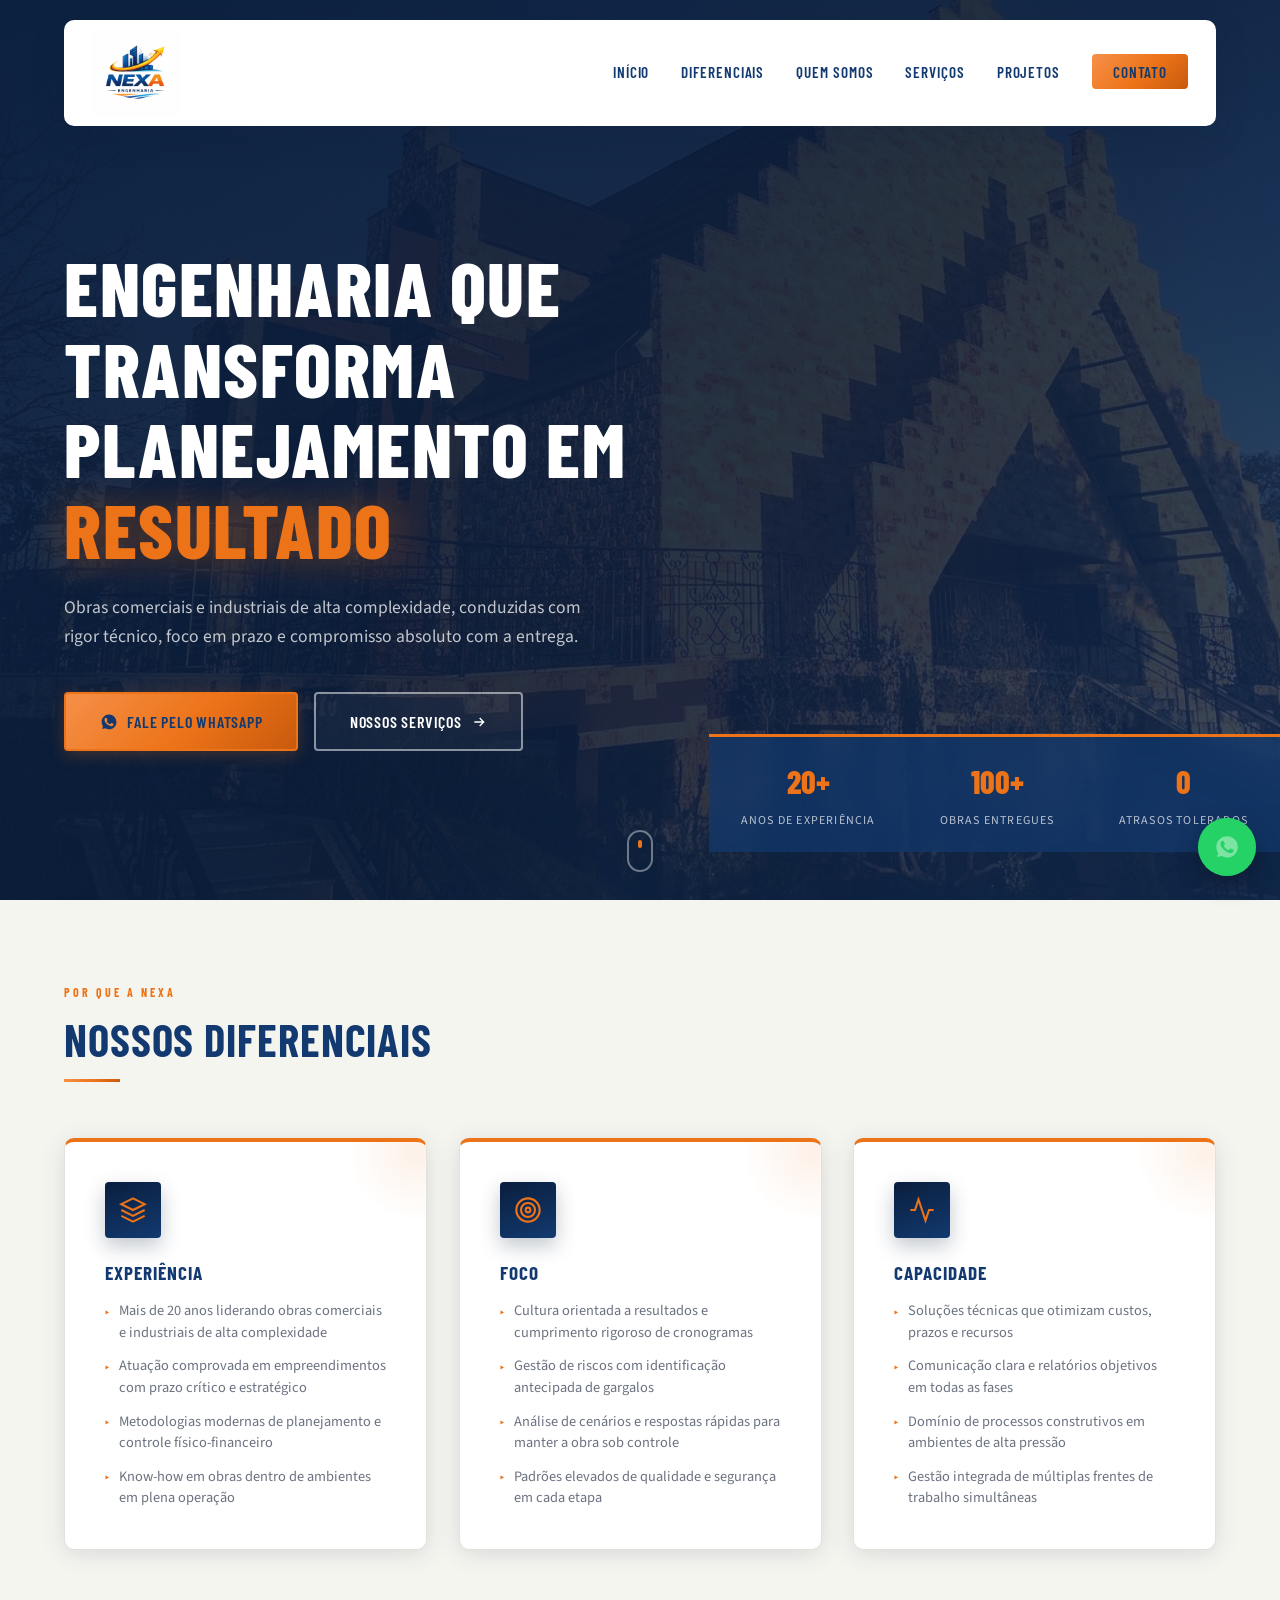
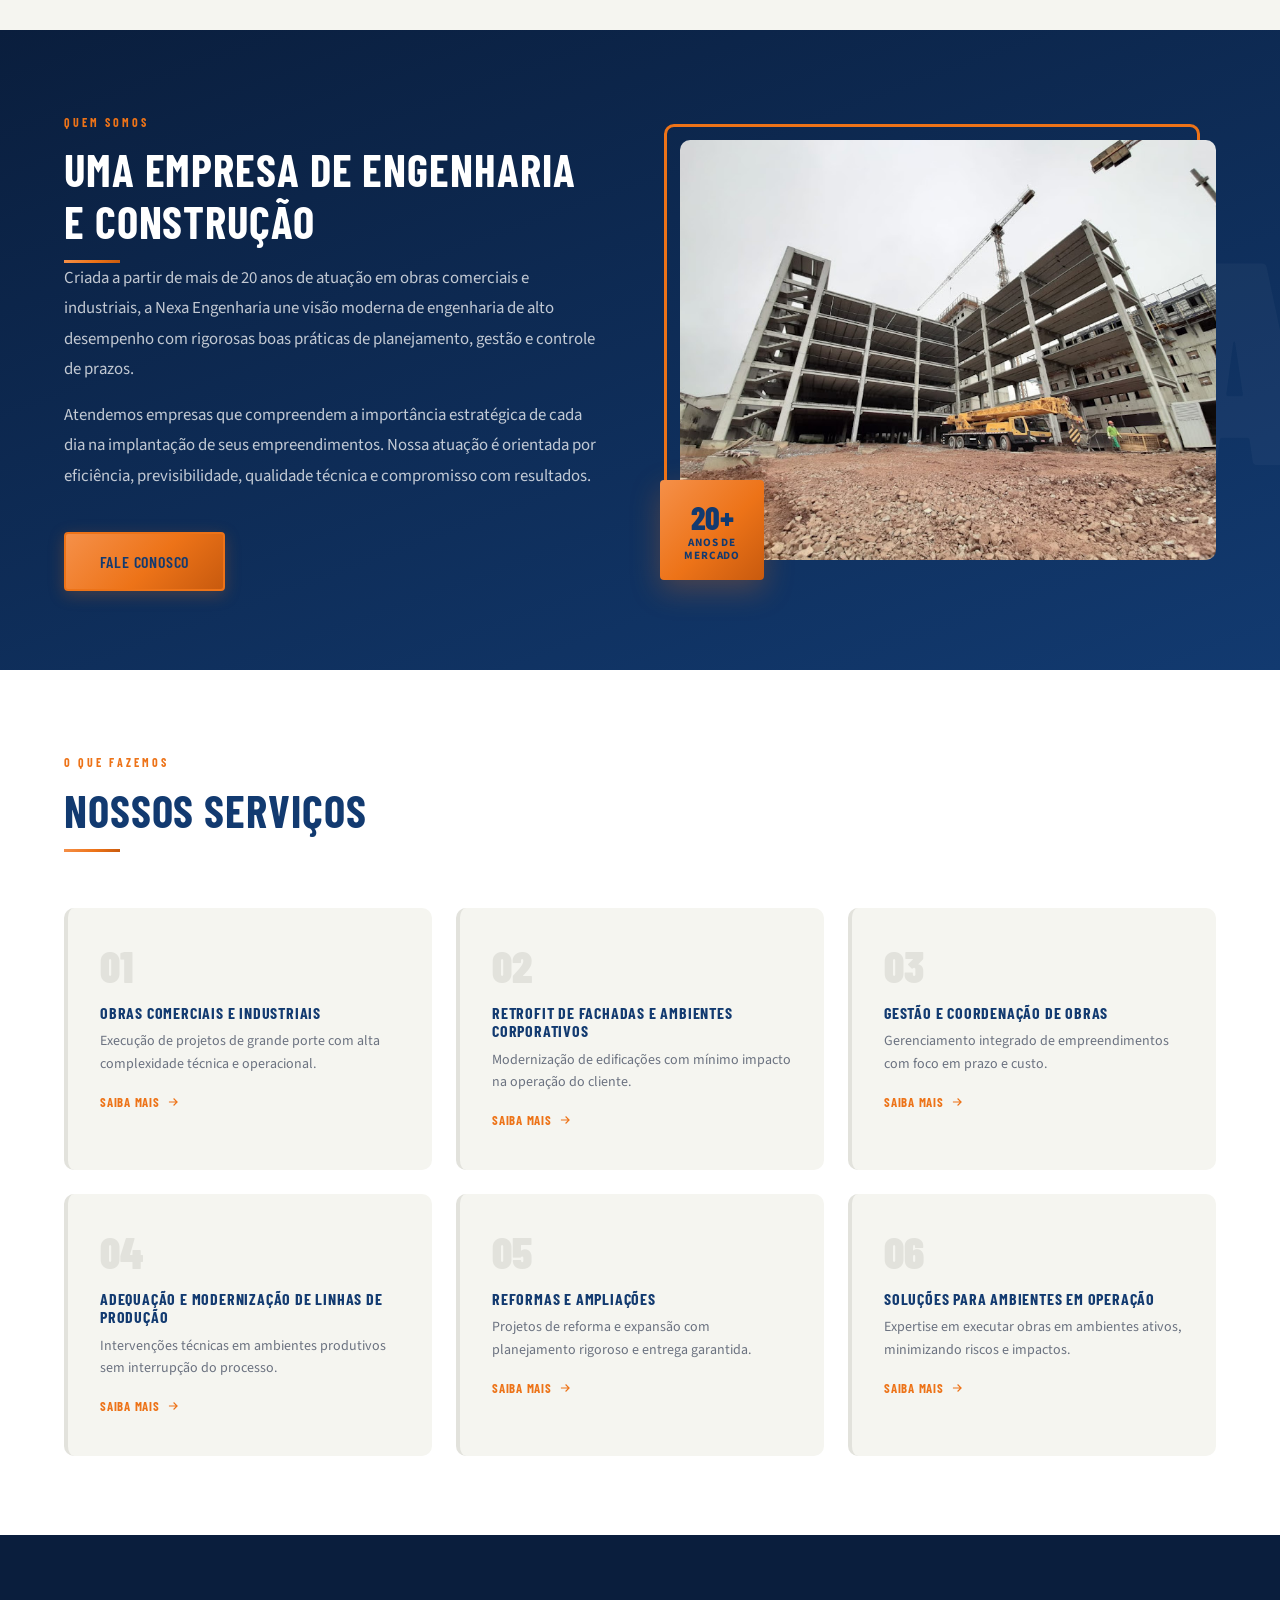
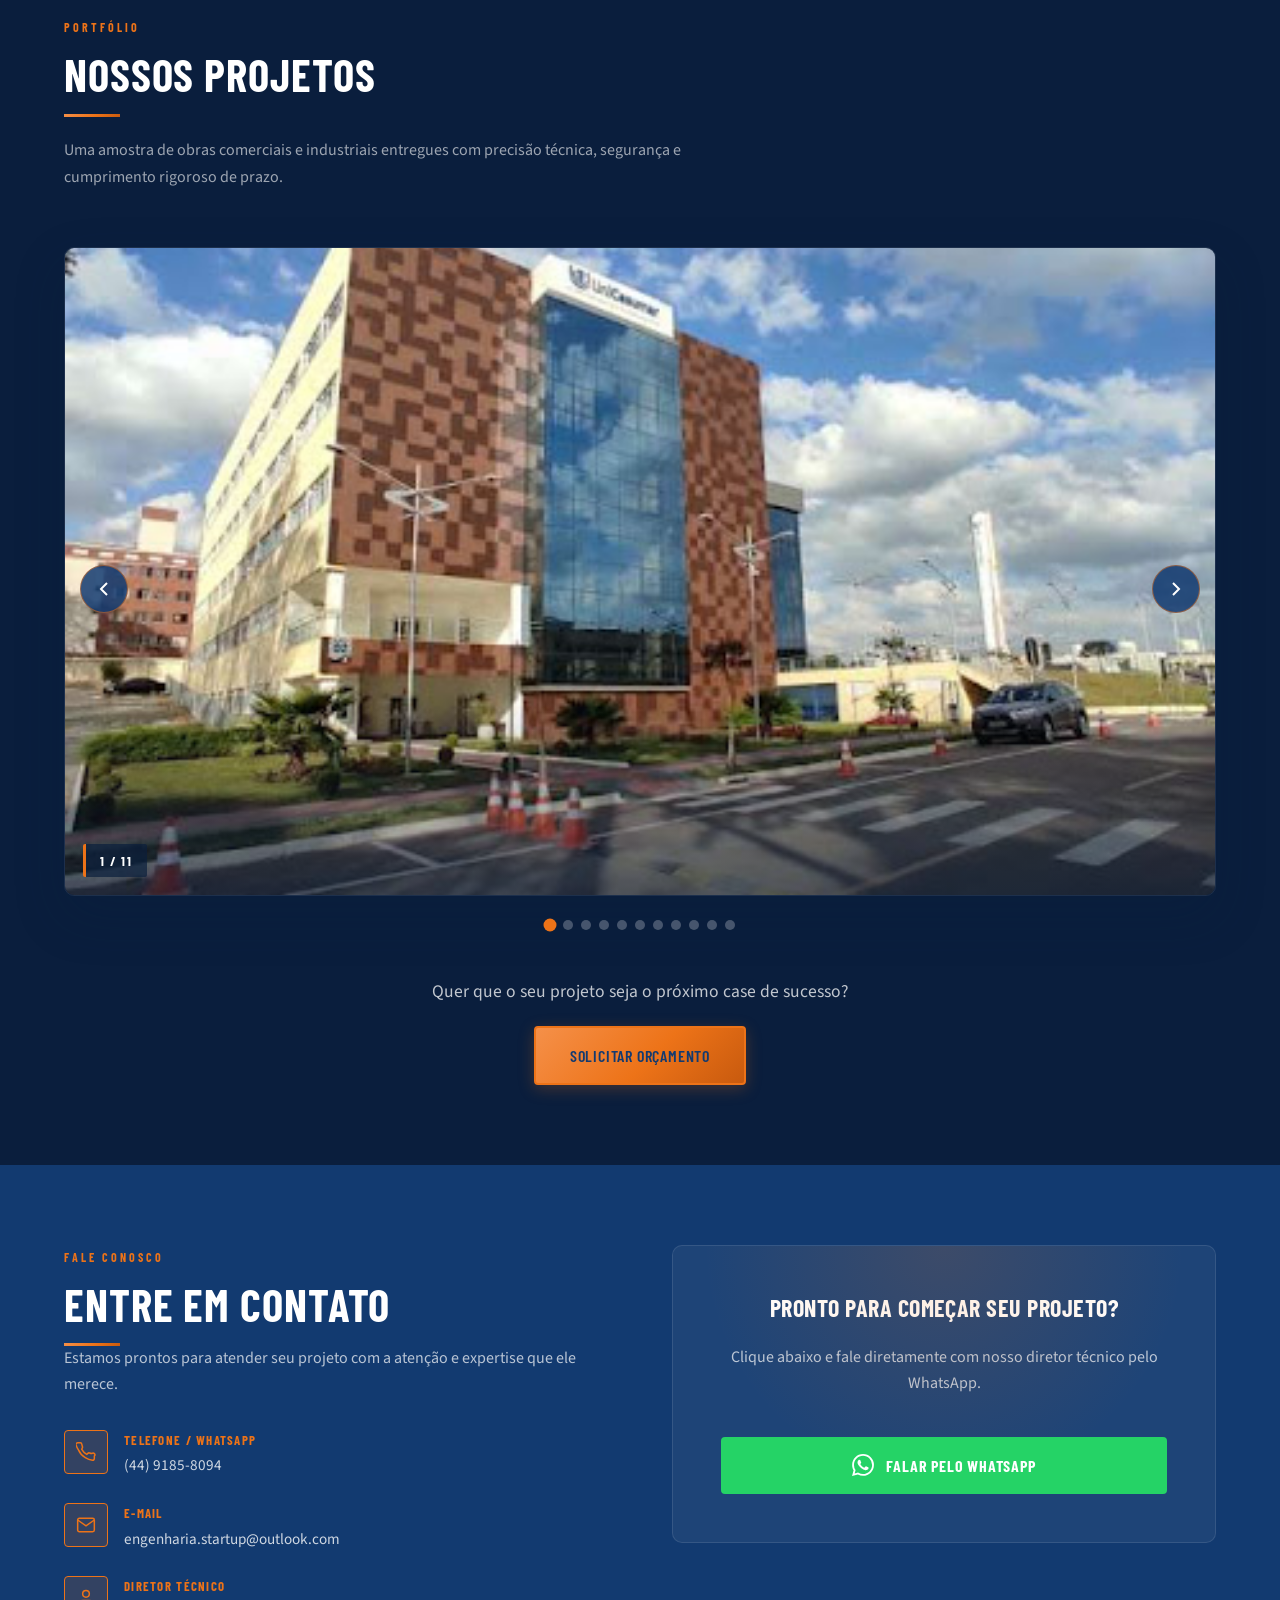
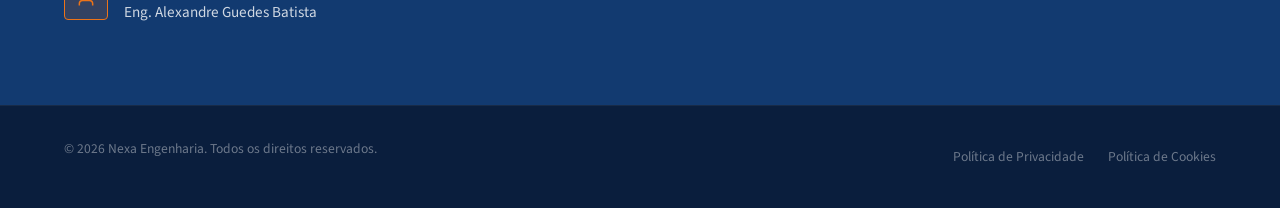
==== index.html @ bd80278e "Site institucional estático da Nexa Engenharia Conversão do tema WordPress para HTML/CSS/JS puro, co" ====
<!DOCTYPE html>
<html lang="pt-BR">
<head>
  <meta charset="UTF-8">
  <meta name="viewport" content="width=device-width, initial-scale=1">
  <title>Nexa Engenharia — Obras Comerciais e Industriais</title>
  <meta name="description" content="Nexa Engenharia — Especializada em obras comerciais e industriais de alta complexidade. Mais de 20 anos de experiência, foco em prazo e qualidade.">

  <!-- Google Fonts -->
  <link rel="preconnect" href="https://fonts.googleapis.com">
  <link rel="preconnect" href="https://fonts.gstatic.com" crossorigin>
  <link href="https://fonts.googleapis.com/css2?family=Barlow+Condensed:wght@400;600;700;800;900&family=Source+Sans+3:wght@300;400;600&display=swap" rel="stylesheet">

  <!-- Estilos do tema -->
  <link rel="stylesheet" href="assets/css/style.css">
</head>
<body>

<!-- ══════════════════════════════════════
     HEADER
════════════════════════════════════════ -->
<header id="site-header">
  <div class="container">
    <div class="header-inner">

      <!-- Logo -->
      <a href="#inicio" class="site-logo">
        <img src="assets/img/logo.jpeg" alt="Nexa Engenharia">
      </a>

      <!-- Navegação -->
      <nav class="main-nav" id="main-nav" aria-label="Menu principal">
        <ul>
          <li><a href="#inicio">Início</a></li>
          <li><a href="#diferenciais">Diferenciais</a></li>
          <li><a href="#sobre">Quem Somos</a></li>
          <li><a href="#servicos">Serviços</a></li>
          <li><a href="#projetos">Projetos</a></li>
          <li><a href="https://wa.me/554491858094" class="nav-cta" target="_blank" rel="noopener">Contato</a></li>
        </ul>
      </nav>

      <!-- Mobile toggle -->
      <button class="menu-toggle" id="menu-toggle" aria-label="Abrir menu" aria-expanded="false">
        <span></span><span></span><span></span>
      </button>

    </div>
  </div>
</header>

<main id="main-content">

  <!-- ══════════════════════════════════════
       HERO
  ════════════════════════════════════════ -->
  <section class="hero-section" id="inicio">
    <div class="hero-bg"></div>
    <div class="hero-pattern" aria-hidden="true"></div>
    <div class="hero-overlay"></div>

    <div class="container">
      <div class="hero-content">
        <h1 class="hero-title">
          Engenharia que transforma<br>
          planejamento em <em>resultado</em>
        </h1>
        <p class="hero-subtitle">
          Obras comerciais e industriais de alta complexidade, conduzidas com
          rigor técnico, foco em prazo e compromisso absoluto com a entrega.
        </p>
        <div class="hero-actions">
          <a href="https://wa.me/554491858094" class="btn btn-primary" target="_blank" rel="noopener">
            <svg width="18" height="18" viewBox="0 0 24 24" fill="currentColor"><path d="M17.472 14.382c-.297-.149-1.758-.867-2.03-.967-.273-.099-.471-.148-.67.15-.197.297-.767.966-.94 1.164-.173.199-.347.223-.644.075-.297-.15-1.255-.463-2.39-1.475-.883-.788-1.48-1.761-1.653-2.059-.173-.297-.018-.458.13-.606.134-.133.298-.347.446-.52.149-.174.198-.298.298-.497.099-.198.05-.371-.025-.52-.075-.149-.669-1.612-.916-2.207-.242-.579-.487-.5-.669-.51-.173-.008-.371-.01-.57-.01-.198 0-.52.074-.792.372-.272.297-1.04 1.016-1.04 2.479 0 1.462 1.065 2.875 1.213 3.074.149.198 2.096 3.2 5.077 4.487.709.306 1.262.489 1.694.625.712.227 1.36.195 1.871.118.571-.085 1.758-.719 2.006-1.413.248-.694.248-1.289.173-1.413-.074-.124-.272-.198-.57-.347M12.05 21.785h-.004a9.87 9.87 0 01-5.031-1.378l-.361-.214-3.741.982.998-3.648-.235-.374a9.86 9.86 0 01-1.51-5.26c.001-5.45 4.436-9.884 9.888-9.884 2.64 0 5.122 1.03 6.988 2.898a9.825 9.825 0 012.893 6.994c-.003 5.45-4.437 9.884-9.885 9.884"/></svg>
            Fale pelo WhatsApp
          </a>
          <a href="#servicos" class="btn btn-outline">
            Nossos Serviços
            <svg width="16" height="16" viewBox="0 0 24 24" fill="none" stroke="currentColor" stroke-width="2"><path d="M5 12h14M13 6l6 6-6 6"/></svg>
          </a>
        </div>
      </div>
    </div>

    <div class="hero-stats">
      <div class="stat-item">
        <span class="stat-number" data-count="20" data-suffix="+">20+</span>
        <span class="stat-label">Anos de experiência</span>
      </div>
      <div class="stat-item">
        <span class="stat-number" data-count="100" data-suffix="+">100+</span>
        <span class="stat-label">Obras entregues</span>
      </div>
      <div class="stat-item">
        <span class="stat-number" data-count="0" data-suffix="">0</span>
        <span class="stat-label">Atrasos tolerados</span>
      </div>
    </div>

    <a href="#diferenciais" class="hero-scroll-cue" aria-label="Rolar para baixo">
      <span></span>
    </a>
  </section>

  <!-- ══════════════════════════════════════
       DIFERENCIAIS
  ════════════════════════════════════════ -->
  <section class="diferenciais-section" id="diferenciais">
    <div class="container">
      <div class="section-header">
        <span class="section-tag">Por que a Nexa</span>
        <h2 class="section-title">Nossos Diferenciais</h2>
      </div>

      <div class="diferenciais-grid">

        <!-- Experiência -->
        <div class="diferencial-card">
          <div class="diferencial-icon">
            <svg viewBox="0 0 24 24"><path d="M12 2L2 7l10 5 10-5-10-5zM2 17l10 5 10-5M2 12l10 5 10-5"/></svg>
          </div>
          <h3>Experiência</h3>
          <ul class="diferencial-list">
            <li>Mais de 20 anos liderando obras comerciais e industriais de alta complexidade</li>
            <li>Atuação comprovada em empreendimentos com prazo crítico e estratégico</li>
            <li>Metodologias modernas de planejamento e controle físico-financeiro</li>
            <li>Know-how em obras dentro de ambientes em plena operação</li>
          </ul>
        </div>

        <!-- Foco -->
        <div class="diferencial-card">
          <div class="diferencial-icon">
            <svg viewBox="0 0 24 24"><circle cx="12" cy="12" r="10"/><circle cx="12" cy="12" r="6"/><circle cx="12" cy="12" r="2"/></svg>
          </div>
          <h3>Foco</h3>
          <ul class="diferencial-list">
            <li>Cultura orientada a resultados e cumprimento rigoroso de cronogramas</li>
            <li>Gestão de riscos com identificação antecipada de gargalos</li>
            <li>Análise de cenários e respostas rápidas para manter a obra sob controle</li>
            <li>Padrões elevados de qualidade e segurança em cada etapa</li>
          </ul>
        </div>

        <!-- Capacidade -->
        <div class="diferencial-card">
          <div class="diferencial-icon">
            <svg viewBox="0 0 24 24"><polyline points="22 12 18 12 15 21 9 3 6 12 2 12"/></svg>
          </div>
          <h3>Capacidade</h3>
          <ul class="diferencial-list">
            <li>Soluções técnicas que otimizam custos, prazos e recursos</li>
            <li>Comunicação clara e relatórios objetivos em todas as fases</li>
            <li>Domínio de processos construtivos em ambientes de alta pressão</li>
            <li>Gestão integrada de múltiplas frentes de trabalho simultâneas</li>
          </ul>
        </div>

      </div>
    </div>
  </section>

  <!-- ══════════════════════════════════════
       QUEM SOMOS
  ════════════════════════════════════════ -->
  <section class="sobre-section" id="sobre">
    <div class="container">
      <div class="sobre-grid">

        <div class="sobre-text">
          <span class="section-tag">Quem Somos</span>
          <h2 class="section-title">Uma empresa de Engenharia e Construção</h2>
          <p>
            Criada a partir de mais de 20 anos de atuação em obras comerciais e industriais,
            a Nexa Engenharia une visão moderna de engenharia de alto desempenho com rigorosas
            boas práticas de planejamento, gestão e controle de prazos.
          </p>
          <p>
            Atendemos empresas que compreendem a importância estratégica de cada dia na
            implantação de seus empreendimentos. Nossa atuação é orientada por eficiência,
            previsibilidade, qualidade técnica e compromisso com resultados.
          </p>
          <br>
          <a href="https://wa.me/554491858094" class="btn btn-primary" target="_blank" rel="noopener">
            Fale Conosco
          </a>
        </div>

        <div class="sobre-image">
          <img src="assets/carrossel/projeto-06.jpg" alt="Estrutura em concreto de obra industrial Nexa Engenharia" loading="lazy">
          <div class="sobre-badge">
            <strong>20+</strong>
            <span>Anos de<br>mercado</span>
          </div>
        </div>

      </div>
    </div>
  </section>

  <!-- ══════════════════════════════════════
       SERVIÇOS
  ════════════════════════════════════════ -->
  <section class="servicos-section" id="servicos">
    <div class="container">
      <div class="section-header">
        <span class="section-tag">O que fazemos</span>
        <h2 class="section-title">Nossos Serviços</h2>
      </div>

      <div class="servicos-grid">
        <a class="servico-card" href="servicos.html#obras-comerciais">
          <div class="servico-number">01</div>
          <h3>Obras Comerciais e Industriais</h3>
          <p>Execução de projetos de grande porte com alta complexidade técnica e operacional.</p>
          <span class="servico-link">Saiba mais <svg width="14" height="14" viewBox="0 0 24 24" fill="none" stroke="currentColor" stroke-width="2"><path d="M5 12h14M13 6l6 6-6 6"/></svg></span>
        </a>
        <a class="servico-card" href="servicos.html#retrofit">
          <div class="servico-number">02</div>
          <h3>Retrofit de Fachadas e Ambientes Corporativos</h3>
          <p>Modernização de edificações com mínimo impacto na operação do cliente.</p>
          <span class="servico-link">Saiba mais <svg width="14" height="14" viewBox="0 0 24 24" fill="none" stroke="currentColor" stroke-width="2"><path d="M5 12h14M13 6l6 6-6 6"/></svg></span>
        </a>
        <a class="servico-card" href="servicos.html#gestao-obras">
          <div class="servico-number">03</div>
          <h3>Gestão e Coordenação de Obras</h3>
          <p>Gerenciamento integrado de empreendimentos com foco em prazo e custo.</p>
          <span class="servico-link">Saiba mais <svg width="14" height="14" viewBox="0 0 24 24" fill="none" stroke="currentColor" stroke-width="2"><path d="M5 12h14M13 6l6 6-6 6"/></svg></span>
        </a>
        <a class="servico-card" href="servicos.html#linhas-producao">
          <div class="servico-number">04</div>
          <h3>Adequação e Modernização de Linhas de Produção</h3>
          <p>Intervenções técnicas em ambientes produtivos sem interrupção do processo.</p>
          <span class="servico-link">Saiba mais <svg width="14" height="14" viewBox="0 0 24 24" fill="none" stroke="currentColor" stroke-width="2"><path d="M5 12h14M13 6l6 6-6 6"/></svg></span>
        </a>
        <a class="servico-card" href="servicos.html#reformas-ampliacoes">
          <div class="servico-number">05</div>
          <h3>Reformas e Ampliações</h3>
          <p>Projetos de reforma e expansão com planejamento rigoroso e entrega garantida.</p>
          <span class="servico-link">Saiba mais <svg width="14" height="14" viewBox="0 0 24 24" fill="none" stroke="currentColor" stroke-width="2"><path d="M5 12h14M13 6l6 6-6 6"/></svg></span>
        </a>
        <a class="servico-card" href="servicos.html#ambientes-operacao">
          <div class="servico-number">06</div>
          <h3>Soluções para Ambientes em Operação</h3>
          <p>Expertise em executar obras em ambientes ativos, minimizando riscos e impactos.</p>
          <span class="servico-link">Saiba mais <svg width="14" height="14" viewBox="0 0 24 24" fill="none" stroke="currentColor" stroke-width="2"><path d="M5 12h14M13 6l6 6-6 6"/></svg></span>
        </a>
      </div>
    </div>
  </section>

  <!-- ══════════════════════════════════════
       GALERIA / CARROSSEL
       As imagens são carregadas automaticamente da pasta
       assets/carrossel/ (veja assets/js/carousel.js).
  ════════════════════════════════════════ -->
  <section class="galeria-section" id="projetos">
    <div class="container">
      <div class="section-header">
        <span class="section-tag">Portfólio</span>
        <h2 class="section-title">Nossos Projetos</h2>
        <p class="section-subtitle">
          Uma amostra de obras comerciais e industriais entregues com precisão técnica,
          segurança e cumprimento rigoroso de prazo.
        </p>
      </div>

      <div class="carousel" id="carousel" aria-roledescription="carrossel" aria-label="Galeria de projetos">
        <div class="carousel-viewport">
          <div class="carousel-track" id="carousel-track">
            <!-- Slides injetados por assets/js/carousel.js -->
          </div>
        </div>

        <button class="carousel-btn carousel-btn--prev" id="carousel-prev" aria-label="Imagem anterior">
          <svg viewBox="0 0 24 24" fill="none" stroke="currentColor" stroke-width="2"><polyline points="15 18 9 12 15 6"/></svg>
        </button>
        <button class="carousel-btn carousel-btn--next" id="carousel-next" aria-label="Próxima imagem">
          <svg viewBox="0 0 24 24" fill="none" stroke="currentColor" stroke-width="2"><polyline points="9 18 15 12 9 6"/></svg>
        </button>

        <div class="carousel-dots" id="carousel-dots" role="tablist" aria-label="Selecionar imagem"></div>
      </div>

      <div class="galeria-cta">
        <p>Quer que o seu projeto seja o próximo case de sucesso?</p>
        <a href="https://wa.me/554491858094" class="btn btn-primary" target="_blank" rel="noopener">
          Solicitar Orçamento
        </a>
      </div>
    </div>
  </section>

  <!-- ══════════════════════════════════════
       CONTATO
  ════════════════════════════════════════ -->
  <section class="contato-section" id="contato">
    <div class="container">
      <div class="contato-inner">

        <div class="contato-info">
          <span class="section-tag">Fale Conosco</span>
          <h2 class="section-title">Entre em Contato</h2>
          <p>Estamos prontos para atender seu projeto com a atenção e expertise que ele merece.</p>

          <div class="contato-items">
            <div class="contato-item">
              <div class="contato-item-icon">
                <svg viewBox="0 0 24 24"><path d="M22 16.92v3a2 2 0 01-2.18 2 19.79 19.79 0 01-8.63-3.07A19.5 19.5 0 013.07 9.81 19.79 19.79 0 01.001 3.18 2 2 0 012 1h3a2 2 0 012 1.72c.127.96.361 1.903.7 2.81a2 2 0 01-.45 2.11L6.91 8.92a16 16 0 006 6l1.27-1.27a2 2 0 012.11-.45c.907.339 1.85.573 2.81.7A2 2 0 0122 16.92z"/></svg>
              </div>
              <div class="contato-item-text">
                <strong>Telefone / WhatsApp</strong>
                <span>(44) 9185-8094</span>
              </div>
            </div>

            <div class="contato-item">
              <div class="contato-item-icon">
                <svg viewBox="0 0 24 24"><path d="M4 4h16c1.1 0 2 .9 2 2v12c0 1.1-.9 2-2 2H4c-1.1 0-2-.9-2-2V6c0-1.1.9-2 2-2z"/><polyline points="22,6 12,13 2,6"/></svg>
              </div>
              <div class="contato-item-text">
                <strong>E-mail</strong>
                <span>engenharia.startup@outlook.com</span>
              </div>
            </div>

            <div class="contato-item">
              <div class="contato-item-icon">
                <svg viewBox="0 0 24 24"><path d="M20 21v-2a4 4 0 00-4-4H8a4 4 0 00-4 4v2"/><circle cx="12" cy="7" r="4"/></svg>
              </div>
              <div class="contato-item-text">
                <strong>Diretor Técnico</strong>
                <span>Eng. Alexandre Guedes Batista</span>
              </div>
            </div>
          </div>
        </div>

        <div class="contato-cta">
          <h3>Pronto para começar seu projeto?</h3>
          <p>Clique abaixo e fale diretamente com nosso diretor técnico pelo WhatsApp.</p>
          <a href="https://wa.me/554491858094" class="whatsapp-btn" target="_blank" rel="noopener">
            <svg width="22" height="22" viewBox="0 0 24 24" fill="currentColor"><path d="M17.472 14.382c-.297-.149-1.758-.867-2.03-.967-.273-.099-.471-.148-.67.15-.197.297-.767.966-.94 1.164-.173.199-.347.223-.644.075-.297-.15-1.255-.463-2.39-1.475-.883-.788-1.48-1.761-1.653-2.059-.173-.297-.018-.458.13-.606.134-.133.298-.347.446-.52.149-.174.198-.298.298-.497.099-.198.05-.371-.025-.52-.075-.149-.669-1.612-.916-2.207-.242-.579-.487-.5-.669-.51-.173-.008-.371-.01-.57-.01-.198 0-.52.074-.792.372-.272.297-1.04 1.016-1.04 2.479 0 1.462 1.065 2.875 1.213 3.074.149.198 2.096 3.2 5.077 4.487.709.306 1.262.489 1.694.625.712.227 1.36.195 1.871.118.571-.085 1.758-.719 2.006-1.413.248-.694.248-1.289.173-1.413-.074-.124-.272-.198-.57-.347m-5.421 7.403h-.004a9.87 9.87 0 01-5.031-1.378l-.361-.214-3.741.982.998-3.648-.235-.374a9.86 9.86 0 01-1.51-5.26c.001-5.45 4.436-9.884 9.888-9.884 2.64 0 5.122 1.03 6.988 2.898a9.825 9.825 0 012.893 6.994c-.003 5.45-4.437 9.884-9.885 9.884m8.413-18.297A11.815 11.815 0 0012.05 0C5.495 0 .16 5.335.157 11.892c0 2.096.547 4.142 1.588 5.945L.057 24l6.305-1.654a11.882 11.882 0 005.683 1.448h.005c6.554 0 11.89-5.335 11.893-11.893a11.821 11.821 0 00-3.48-8.413z"/></svg>
            Falar pelo WhatsApp
          </a>
        </div>

      </div>
    </div>
  </section>

</main>

<!-- ══════════════════════════════════════
     FOOTER
════════════════════════════════════════ -->
<footer id="site-footer">
  <div class="container">
    <div class="footer-inner">
      <p class="footer-copy">
        &copy; <span id="footer-year">2026</span> Nexa Engenharia. Todos os direitos reservados.
      </p>
      <div class="footer-links">
        <a href="#">Política de Privacidade</a>
        <a href="#">Política de Cookies</a>
      </div>
    </div>
  </div>
</footer>


<!-- Botão flutuante de contato -->
<a href="https://wa.me/554491858094" class="whatsapp-float" target="_blank" rel="noopener" aria-label="Falar no WhatsApp">
  <span class="whatsapp-float-ping"></span>
  <svg width="26" height="26" viewBox="0 0 24 24" fill="currentColor"><path d="M17.472 14.382c-.297-.149-1.758-.867-2.03-.967-.273-.099-.471-.148-.67.15-.197.297-.767.966-.94 1.164-.173.199-.347.223-.644.075-.297-.15-1.255-.463-2.39-1.475-.883-.788-1.48-1.761-1.653-2.059-.173-.297-.018-.458.13-.606.134-.133.298-.347.446-.52.149-.174.198-.298.298-.497.099-.198.05-.371-.025-.52-.075-.149-.669-1.612-.916-2.207-.242-.579-.487-.5-.669-.51-.173-.008-.371-.01-.57-.01-.198 0-.52.074-.792.372-.272.297-1.04 1.016-1.04 2.479 0 1.462 1.065 2.875 1.213 3.074.149.198 2.096 3.2 5.077 4.487.709.306 1.262.489 1.694.625.712.227 1.36.195 1.871.118.571-.085 1.758-.719 2.006-1.413.248-.694.248-1.289.173-1.413-.074-.124-.272-.198-.57-.347M12.05 21.785h-.004a9.87 9.87 0 01-5.031-1.378l-.361-.214-3.741.982.998-3.648-.235-.374a9.86 9.86 0 01-1.51-5.26c.001-5.45 4.436-9.884 9.888-9.884 2.64 0 5.122 1.03 6.988 2.898a9.825 9.825 0 012.893 6.994c-.003 5.45-4.437 9.884-9.885 9.884"/></svg>
</a>

<!-- Scripts -->
<script src="assets/carrossel/images.js"></script>
<script src="assets/js/carousel.js" defer></script>
<script src="assets/js/main.js" defer></script>

</body>
</html>
---- assets/css/style.css ----
/* =============================================
   NEXA ENGENHARIA — Site estático (HTML/CSS/JS)
   Design original — engenharia de alta performance.
   ============================================= */

/* --- Reset & Base --- */
*, *::before, *::after {
  box-sizing: border-box;
  margin: 0;
  padding: 0;
}

:root {
  --nexa-primary:       #123A70;   /* Azul royal — da logo */
  --nexa-primary-light: #1B4F94;
  --nexa-blue-vivid:    #1670C4;   /* Azul vívido — destaques da logo */
  --nexa-accent:        #ED7318;   /* Laranja vívido — da logo */
  --nexa-accent-light:  #F59049;
  --nexa-accent-dark:   #C85A0E;
  --nexa-light:         #F5F5F0;   /* Off-white quente */
  --nexa-gray:          #6B7280;
  --nexa-dark:          #0A1E3D;
  --nexa-white:         #FFFFFF;
  --nexa-border:        #E2E2DC;

  --gradient-accent: linear-gradient(135deg, var(--nexa-accent-light) 0%, var(--nexa-accent) 55%, var(--nexa-accent-dark) 100%);
  --gradient-dark:   linear-gradient(160deg, var(--nexa-dark) 0%, var(--nexa-primary) 100%);
  --gradient-blue:   linear-gradient(135deg, var(--nexa-primary) 0%, var(--nexa-blue-vivid) 100%);

  --font-display: 'Barlow Condensed', sans-serif;
  --font-body:    'Source Sans 3', sans-serif;

  --radius:    4px;
  --radius-lg: 10px;
  --shadow:    0 4px 24px rgba(10,30,61,0.12);
  --shadow-lg: 0 20px 50px rgba(10,30,61,0.22);
  --shadow-accent: 0 10px 30px rgba(237,115,24,0.28);
  --transition: 0.25s ease;
}

html {
  font-size: 16px;
  scroll-behavior: smooth;
}

body {
  font-family: var(--font-body);
  color: var(--nexa-primary);
  background: var(--nexa-white);
  line-height: 1.6;
  -webkit-font-smoothing: antialiased;
  overflow-x: hidden;
}

/* --- Typography --- */
h1, h2, h3, h4, h5, h6 {
  font-family: var(--font-display);
  font-weight: 700;
  line-height: 1.15;
  letter-spacing: 0.02em;
  color: var(--nexa-primary);
}

h1 { font-size: clamp(2.4rem, 5vw, 4rem); }
h2 { font-size: clamp(1.8rem, 3.5vw, 2.8rem); }
h3 { font-size: clamp(1.3rem, 2.5vw, 1.8rem); }

p { margin-bottom: 1rem; color: var(--nexa-gray); }

a {
  color: var(--nexa-accent);
  text-decoration: none;
  transition: color var(--transition);
}
a:hover { color: var(--nexa-accent-dark); }

img { max-width: 100%; height: auto; display: block; }

/* --- Layout --- */
.container {
  width: 100%;
  max-width: 1200px;
  margin: 0 auto;
  padding: 0 1.5rem;
}

section { padding: 5rem 0; position: relative; }

/* --- Buttons --- */
.btn {
  display: inline-flex;
  align-items: center;
  gap: 0.6rem;
  padding: 0.9rem 2.1rem;
  border-radius: var(--radius);
  font-family: var(--font-display);
  font-size: 1rem;
  font-weight: 600;
  letter-spacing: 0.05em;
  text-transform: uppercase;
  cursor: pointer;
  transition: all var(--transition);
  border: 2px solid transparent;
}

.btn svg { flex-shrink: 0; transition: transform var(--transition); }

.btn-primary {
  background: var(--gradient-accent);
  color: var(--nexa-primary);
  border-color: var(--nexa-accent);
  box-shadow: 0 4px 16px rgba(237,115,24,0.25);
}
.btn-primary:hover {
  color: var(--nexa-primary);
  transform: translateY(-3px);
  box-shadow: var(--shadow-accent);
}

.btn-outline {
  background: rgba(255,255,255,0.04);
  color: var(--nexa-white);
  border-color: rgba(255,255,255,0.5);
  backdrop-filter: blur(4px);
}
.btn-outline:hover {
  background: var(--nexa-white);
  color: var(--nexa-primary);
  border-color: var(--nexa-white);
}
.btn-outline:hover svg { transform: translateX(4px); }

/* --- Header / Navigation --- */
#site-header {
  position: fixed;
  top: 0;
  left: 0;
  right: 0;
  z-index: 1000;
  background: transparent;
  padding: 1.25rem 0;
  transition: padding var(--transition);
}

#site-header.scrolled {
  padding: 0.85rem 0;
}

.header-inner {
  display: flex;
  align-items: center;
  justify-content: space-between;
  background: var(--nexa-white);
  border-radius: var(--radius-lg);
  padding: 0.55rem 1.75rem;
  box-shadow: 0 10px 34px rgba(10,30,61,0.16);
  transition: box-shadow var(--transition), padding var(--transition);
}

#site-header.scrolled .header-inner {
  box-shadow: 0 12px 38px rgba(10,30,61,0.24);
  padding: 0.4rem 1.5rem;
}

.site-logo {
  display: inline-flex;
  align-items: center;
}

.site-logo img {
  height: 88px;
  width: auto;
  transition: transform var(--transition), height var(--transition);
}
.site-logo:hover img { transform: translateY(-2px); }

#site-header.scrolled .site-logo img { height: 66px; }

.site-logo .logo-text {
  font-family: var(--font-display);
  font-size: 1.6rem;
  font-weight: 800;
  color: var(--nexa-primary);
  letter-spacing: 0.08em;
  text-transform: uppercase;
}

.site-logo .logo-text span {
  color: var(--nexa-accent);
}

.main-nav ul {
  display: flex;
  list-style: none;
  gap: 2rem;
  align-items: center;
}

.main-nav a {
  position: relative;
  font-family: var(--font-display);
  font-size: 0.95rem;
  font-weight: 600;
  letter-spacing: 0.06em;
  text-transform: uppercase;
  color: var(--nexa-primary);
  padding: 0.3rem 0;
}

.main-nav a:not(.nav-cta)::after {
  content: '';
  position: absolute;
  left: 0;
  bottom: -2px;
  width: 0;
  height: 2px;
  background: var(--nexa-accent);
  transition: width var(--transition);
}

.main-nav a:not(.nav-cta):hover,
.main-nav a:not(.nav-cta).active {
  color: var(--nexa-accent);
}
.main-nav a:not(.nav-cta):hover::after,
.main-nav a:not(.nav-cta).active::after {
  width: 100%;
}

.nav-cta {
  background: var(--gradient-accent) !important;
  color: var(--nexa-primary) !important;
  padding: 0.55rem 1.3rem !important;
  border-radius: var(--radius) !important;
  transition: all var(--transition);
}
.nav-cta:hover {
  transform: translateY(-2px);
  box-shadow: 0 6px 16px rgba(237,115,24,0.4);
}

/* Mobile menu toggle */
.menu-toggle {
  display: none;
  flex-direction: column;
  gap: 5px;
  cursor: pointer;
  padding: 4px;
  background: transparent;
  border: none;
}
.menu-toggle span {
  display: block;
  width: 26px;
  height: 2px;
  background: var(--nexa-primary);
  transition: all var(--transition);
}

/* --- Hero Section --- */
.hero-section {
  position: relative;
  min-height: 100vh;
  display: flex;
  align-items: center;
  overflow: hidden;
  background: var(--nexa-dark);
  padding-top: 11rem;
}

.hero-bg {
  position: absolute;
  inset: 0;
  background-image: url('../carrossel/projeto-11.jpg');
  background-size: cover;
  background-position: center;
  opacity: 0.35;
  transform: scale(1.05);
  transition: transform 8s ease;
}

/* Padrão de grade estilo "planta técnica", reforça o tema de engenharia */
.hero-pattern {
  position: absolute;
  inset: 0;
  z-index: 1;
  opacity: 0.5;
  pointer-events: none;
  background-image:
    linear-gradient(rgba(237,115,24,0.12) 1px, transparent 1px),
    linear-gradient(90deg, rgba(237,115,24,0.12) 1px, transparent 1px),
    linear-gradient(rgba(22,112,196,0.10) 1px, transparent 1px),
    linear-gradient(90deg, rgba(22,112,196,0.10) 1px, transparent 1px);
  background-size: 160px 160px, 160px 160px, 32px 32px, 32px 32px;
  mask-image: radial-gradient(ellipse at 20% 40%, black 0%, transparent 72%);
  -webkit-mask-image: radial-gradient(ellipse at 20% 40%, black 0%, transparent 72%);
}

.hero-overlay {
  position: absolute;
  inset: 0;
  z-index: 1;
  background: linear-gradient(
    135deg,
    rgba(10,30,61,0.94) 0%,
    rgba(10,30,61,0.65) 55%,
    rgba(18,58,112,0.4) 100%
  );
}

.hero-content {
  position: relative;
  z-index: 2;
  max-width: 720px;
}

.hero-title {
  color: var(--nexa-white);
  margin-bottom: 1.5rem;
  font-size: clamp(2.8rem, 6vw, 5rem);
  font-weight: 800;
  text-transform: uppercase;
  line-height: 1.05;
}

.hero-title em {
  font-style: normal;
  color: var(--nexa-accent);
  text-shadow: 0 0 40px rgba(237,115,24,0.45);
}

.hero-subtitle {
  font-size: 1.1rem;
  color: rgba(255,255,255,0.75);
  margin-bottom: 2.5rem;
  max-width: 520px;
  line-height: 1.7;
}

.hero-actions {
  display: flex;
  gap: 1rem;
  flex-wrap: wrap;
}

.hero-stats {
  position: absolute;
  bottom: 3rem;
  right: 0;
  z-index: 2;
  display: flex;
  gap: 0;
}

.stat-item {
  background: rgba(18,58,112,0.7);
  backdrop-filter: blur(10px);
  border-top: 3px solid var(--nexa-accent);
  padding: 1.2rem 2rem;
  text-align: center;
  min-width: 130px;
  transition: background var(--transition);
}
.stat-item:hover { background: rgba(18,58,112,0.92); }

.stat-number {
  font-family: var(--font-display);
  font-size: 2rem;
  font-weight: 800;
  color: var(--nexa-accent);
  display: block;
}

.stat-label {
  font-size: 0.75rem;
  color: rgba(255,255,255,0.7);
  text-transform: uppercase;
  letter-spacing: 0.1em;
}

/* Indicador de rolagem */
.hero-scroll-cue {
  position: absolute;
  left: 50%;
  bottom: 1.75rem;
  transform: translateX(-50%);
  z-index: 2;
  width: 26px;
  height: 42px;
  border: 2px solid rgba(255,255,255,0.4);
  border-radius: 999px;
  display: flex;
  justify-content: center;
  padding-top: 8px;
}
.hero-scroll-cue span {
  width: 4px;
  height: 8px;
  border-radius: 999px;
  background: var(--nexa-accent);
  animation: scrollCue 1.8s ease infinite;
}
@keyframes scrollCue {
  0%   { opacity: 1; transform: translateY(0); }
  70%  { opacity: 0; transform: translateY(14px); }
  100% { opacity: 0; transform: translateY(14px); }
}
@media (max-width: 768px) {
  .hero-scroll-cue { display: none; }
}

/* --- Section Headers --- */
.section-header {
  margin-bottom: 3.5rem;
  max-width: 640px;
}

.section-tag {
  display: inline-block;
  font-family: var(--font-display);
  font-size: 0.75rem;
  font-weight: 700;
  letter-spacing: 0.25em;
  text-transform: uppercase;
  color: var(--nexa-accent);
  margin-bottom: 0.75rem;
}

.section-title {
  text-transform: uppercase;
  position: relative;
  padding-bottom: 1rem;
}

.section-title::after {
  content: '';
  position: absolute;
  bottom: 0;
  left: 0;
  width: 56px;
  height: 3px;
  background: var(--gradient-accent);
}

.section-title.centered { text-align: center; }
.section-title.centered::after {
  left: 50%;
  transform: translateX(-50%);
}

.section-subtitle {
  margin-top: 1.25rem;
  font-size: 1rem;
  line-height: 1.7;
}

/* --- Diferenciais --- */
.diferenciais-section {
  background: var(--nexa-light);
}

.diferenciais-grid {
  display: grid;
  grid-template-columns: repeat(3, 1fr);
  gap: 2rem;
  margin-top: 3rem;
}

.diferencial-card {
  position: relative;
  background: var(--nexa-white);
  border-radius: var(--radius-lg);
  padding: 2.5rem;
  border: 1px solid var(--nexa-border);
  border-top: 4px solid var(--nexa-accent);
  box-shadow: var(--shadow);
  transition: transform var(--transition), box-shadow var(--transition);
  overflow: hidden;
}

.diferencial-card::after {
  content: '';
  position: absolute;
  top: -60px;
  right: -60px;
  width: 140px;
  height: 140px;
  background: radial-gradient(circle, rgba(237,115,24,0.10) 0%, transparent 70%);
  border-radius: 50%;
  transition: transform var(--transition);
}

.diferencial-card:hover {
  transform: translateY(-8px);
  box-shadow: var(--shadow-lg);
}
.diferencial-card:hover::after { transform: scale(1.4); }

.diferencial-icon {
  position: relative;
  width: 56px;
  height: 56px;
  background: var(--gradient-dark);
  border-radius: var(--radius);
  display: flex;
  align-items: center;
  justify-content: center;
  margin-bottom: 1.5rem;
  box-shadow: 0 8px 20px rgba(10,30,61,0.25);
}

.diferencial-icon svg {
  width: 28px;
  height: 28px;
  stroke: var(--nexa-accent);
  fill: none;
  stroke-width: 1.8;
}

.diferencial-card h3 {
  position: relative;
  font-size: 1.2rem;
  text-transform: uppercase;
  letter-spacing: 0.05em;
  margin-bottom: 1rem;
  color: var(--nexa-primary);
}

.diferencial-list {
  position: relative;
  list-style: none;
  display: flex;
  flex-direction: column;
  gap: 0.75rem;
}

.diferencial-list li {
  display: flex;
  gap: 0.6rem;
  align-items: flex-start;
  font-size: 0.9rem;
  color: var(--nexa-gray);
  line-height: 1.5;
}

.diferencial-list li::before {
  content: '▸';
  color: var(--nexa-accent);
  font-size: 0.85rem;
  margin-top: 0.1rem;
  flex-shrink: 0;
}

/* --- Quem Somos --- */
.sobre-section {
  background: var(--gradient-dark);
  color: var(--nexa-white);
  position: relative;
  overflow: hidden;
}

.sobre-section::before {
  content: 'NEXA';
  position: absolute;
  right: -2rem;
  top: 50%;
  transform: translateY(-50%);
  font-family: var(--font-display);
  font-size: 18rem;
  font-weight: 900;
  color: rgba(255,255,255,0.03);
  pointer-events: none;
  line-height: 1;
}

.sobre-grid {
  display: grid;
  grid-template-columns: 1fr 1fr;
  gap: 5rem;
  align-items: center;
}

.sobre-text .section-tag { color: var(--nexa-accent); }
.sobre-text .section-title { color: var(--nexa-white); }

.sobre-text p {
  color: rgba(255,255,255,0.75);
  font-size: 1.05rem;
  line-height: 1.8;
}

.sobre-image {
  position: relative;
}

.sobre-image img {
  width: 100%;
  height: 420px;
  object-fit: cover;
  border-radius: var(--radius-lg);
}

.sobre-image::before {
  content: '';
  position: absolute;
  top: -16px;
  left: -16px;
  right: 16px;
  bottom: 16px;
  border: 3px solid var(--nexa-accent);
  border-radius: var(--radius-lg);
  z-index: 0;
}

.sobre-image img { position: relative; z-index: 1; }

.sobre-badge {
  position: absolute;
  z-index: 2;
  left: -1.25rem;
  bottom: -1.25rem;
  background: var(--gradient-accent);
  color: var(--nexa-primary);
  padding: 1.1rem 1.5rem;
  border-radius: var(--radius);
  box-shadow: var(--shadow-accent);
  text-align: center;
  line-height: 1.2;
}
.sobre-badge strong {
  display: block;
  font-family: var(--font-display);
  font-size: 2rem;
  font-weight: 800;
}
.sobre-badge span {
  display: block;
  font-size: 0.7rem;
  font-weight: 700;
  letter-spacing: 0.08em;
  text-transform: uppercase;
}

/* --- Serviços --- */
.servicos-section {
  background: var(--nexa-white);
}

.servicos-grid {
  display: grid;
  grid-template-columns: repeat(3, 1fr);
  gap: 1.5rem;
}

.servico-card {
  display: block;
  position: relative;
  background: var(--nexa-light);
  border-radius: var(--radius-lg);
  padding: 2.25rem 2rem;
  border-left: 4px solid var(--nexa-border);
  transition: all var(--transition);
  cursor: pointer;
  overflow: hidden;
}

.servico-card:hover {
  border-left-color: var(--nexa-accent);
  background: var(--gradient-dark);
  transform: translateX(6px);
  box-shadow: var(--shadow-lg);
}

.servico-card:hover h3,
.servico-card:hover p {
  color: var(--nexa-white);
}

.servico-number {
  font-family: var(--font-display);
  font-size: 2.75rem;
  font-weight: 900;
  color: var(--nexa-border);
  line-height: 1;
  margin-bottom: 1rem;
  transition: color var(--transition);
}

.servico-card:hover .servico-number { color: var(--nexa-accent); }

.servico-card h3 {
  font-size: 1rem;
  text-transform: uppercase;
  letter-spacing: 0.05em;
  margin-bottom: 0.5rem;
  transition: color var(--transition);
}

.servico-card p {
  font-size: 0.875rem;
  margin-bottom: 0.9rem;
  transition: color var(--transition);
}

.servico-link {
  display: inline-flex;
  align-items: center;
  gap: 0.4rem;
  font-family: var(--font-display);
  font-size: 0.8rem;
  font-weight: 700;
  letter-spacing: 0.06em;
  text-transform: uppercase;
  color: var(--nexa-accent);
  transition: gap var(--transition), color var(--transition);
}
.servico-card:hover .servico-link { gap: 0.65rem; color: var(--nexa-accent-light); }

/* --- Galeria (seção) --- */
.galeria-section {
  background: var(--nexa-dark);
  padding: 5rem 0;
}

.galeria-section .section-tag { color: var(--nexa-accent); }
.galeria-section .section-title { color: var(--nexa-white); }
.galeria-section .section-subtitle { color: rgba(255,255,255,0.6); }

/* =============================================
   CARROSSEL
   ============================================= */
.carousel {
  position: relative;
  margin-top: 3rem;
}

.carousel-viewport {
  overflow: hidden;
  border-radius: var(--radius-lg);
  box-shadow: var(--shadow-lg);
  border: 1px solid rgba(255,255,255,0.08);
}

.carousel-track {
  display: flex;
  transition: transform 0.55s cubic-bezier(0.4, 0, 0.2, 1);
  will-change: transform;
}

.carousel-slide {
  position: relative;
  flex: 0 0 100%;
  aspect-ratio: 16 / 9;
  background: #0a1420;
}

.carousel-slide img {
  width: 100%;
  height: 100%;
  object-fit: cover;
  display: block;
}

.carousel-shade {
  position: absolute;
  inset: 0;
  background: linear-gradient(to top, rgba(10,30,61,0.55) 0%, transparent 30%);
  pointer-events: none;
}

/* Contador no canto */
.carousel-counter {
  position: absolute;
  bottom: 1.1rem;
  left: 1.1rem;
  z-index: 3;
  font-family: var(--font-display);
  font-size: 0.85rem;
  font-weight: 700;
  letter-spacing: 0.1em;
  color: var(--nexa-white);
  background: rgba(10,30,61,0.7);
  border-left: 3px solid var(--nexa-accent);
  padding: 0.35rem 0.9rem;
  border-radius: 2px;
}

/* Botões prev/next */
.carousel-btn {
  position: absolute;
  top: 50%;
  transform: translateY(-50%);
  z-index: 4;
  width: 48px;
  height: 48px;
  display: flex;
  align-items: center;
  justify-content: center;
  background: rgba(18,58,112,0.85);
  border: 1px solid rgba(237,115,24,0.5);
  color: var(--nexa-white);
  border-radius: 50%;
  cursor: pointer;
  transition: all var(--transition);
}
.carousel-btn:hover {
  background: var(--gradient-accent);
  color: var(--nexa-primary);
  border-color: var(--nexa-accent);
}
.carousel-btn svg { width: 24px; height: 24px; }
.carousel-btn--prev { left: 1rem; }
.carousel-btn--next { right: 1rem; }

/* Dots */
.carousel-dots {
  display: flex;
  justify-content: center;
  flex-wrap: wrap;
  gap: 0.5rem;
  margin-top: 1.5rem;
}

.carousel-dot {
  width: 10px;
  height: 10px;
  border-radius: 50%;
  border: none;
  background: rgba(255,255,255,0.25);
  cursor: pointer;
  padding: 0;
  transition: all var(--transition);
}
.carousel-dot:hover { background: rgba(255,255,255,0.5); }
.carousel-dot.active {
  background: var(--nexa-accent);
  transform: scale(1.3);
}

/* Estado vazio / carregando */
.carousel-empty {
  padding: 4rem 1rem;
  text-align: center;
  color: rgba(255,255,255,0.6);
  font-family: var(--font-display);
  letter-spacing: 0.05em;
}

.galeria-cta {
  margin-top: 3rem;
  text-align: center;
}
.galeria-cta p {
  color: rgba(255,255,255,0.75);
  font-size: 1.1rem;
  margin-bottom: 1.25rem;
}

/* =============================================
   PÁGINA DE SERVIÇOS (servicos.html)
   ============================================= */
.page-hero {
  position: relative;
  min-height: 44vh;
  display: flex;
  align-items: flex-end;
  overflow: hidden;
  background: var(--nexa-dark);
  padding-top: 11rem;
  padding-bottom: 3rem;
}
.page-hero-bg {
  position: absolute;
  inset: 0;
  background-size: cover;
  background-position: center;
  opacity: 0.4;
}
.page-hero-overlay {
  position: absolute;
  inset: 0;
  background: linear-gradient(180deg, rgba(10,30,61,0.82) 0%, rgba(10,30,61,0.96) 100%);
}
.page-hero .container { position: relative; z-index: 2; }
.page-hero .section-title { color: var(--nexa-white); }
.page-hero-subtitle {
  max-width: 620px;
  color: rgba(255,255,255,0.75);
  font-size: 1.05rem;
  margin-top: 1rem;
}

.breadcrumb-back {
  display: inline-flex;
  align-items: center;
  gap: 0.4rem;
  color: rgba(255,255,255,0.7);
  font-size: 0.85rem;
  font-family: var(--font-display);
  letter-spacing: 0.05em;
  text-transform: uppercase;
  margin-bottom: 1.5rem;
}
.breadcrumb-back:hover { color: var(--nexa-accent); }

.servico-detail-section { padding: 4.5rem 0; }
.servico-detail-section:nth-of-type(even) { background: var(--nexa-light); }

.servico-detail-grid {
  display: grid;
  grid-template-columns: 1fr 1fr;
  gap: 4rem;
  align-items: center;
}

.servico-detail-media { order: 1; }
.servico-detail-text   { order: 2; }
.servico-detail-section.reverse .servico-detail-media { order: 2; }
.servico-detail-section.reverse .servico-detail-text   { order: 1; }

.servico-detail-media img {
  width: 100%;
  height: 380px;
  object-fit: cover;
  border-radius: var(--radius-lg);
  box-shadow: var(--shadow-lg);
}

.servico-detail-number {
  font-family: var(--font-display);
  font-size: 3rem;
  font-weight: 900;
  color: var(--nexa-border);
  line-height: 1;
  margin-bottom: 0.5rem;
}

.servico-detail-text p { font-size: 1rem; line-height: 1.75; }

.servico-detail-list {
  list-style: none;
  display: flex;
  flex-direction: column;
  gap: 0.65rem;
  margin: 1.25rem 0 0;
}
.servico-detail-list li {
  display: flex;
  gap: 0.6rem;
  align-items: flex-start;
  font-size: 0.92rem;
  color: var(--nexa-gray);
  line-height: 1.5;
}
.servico-detail-list li::before {
  content: '▸';
  color: var(--nexa-accent);
  font-size: 0.85rem;
  margin-top: 0.1rem;
  flex-shrink: 0;
}

/* Outras soluções */
.outras-solucoes {
  background: var(--gradient-dark);
  color: var(--nexa-white);
}
.outras-solucoes .section-tag { color: var(--nexa-accent); }
.outras-solucoes .section-title { color: var(--nexa-white); }
.outras-solucoes .section-subtitle { color: rgba(255,255,255,0.65); }

.outras-solucoes-grid {
  display: grid;
  grid-template-columns: repeat(auto-fit, minmax(260px, 1fr));
  gap: 1rem;
  margin-top: 3rem;
}

.outras-solucoes-item {
  display: flex;
  gap: 0.85rem;
  align-items: flex-start;
  background: rgba(255,255,255,0.05);
  border: 1px solid rgba(255,255,255,0.1);
  border-radius: var(--radius);
  padding: 1.1rem 1.3rem;
  transition: background var(--transition), border-color var(--transition);
}
.outras-solucoes-item:hover {
  background: rgba(255,255,255,0.09);
  border-color: rgba(237,115,24,0.4);
}
.outras-solucoes-item svg {
  width: 20px;
  height: 20px;
  stroke: var(--nexa-accent);
  fill: none;
  stroke-width: 1.8;
  flex-shrink: 0;
  margin-top: 2px;
}
.outras-solucoes-item span {
  font-size: 0.92rem;
  color: rgba(255,255,255,0.85);
  line-height: 1.5;
}

/* CTA final da página de serviços */
.final-cta-section {
  background: var(--nexa-primary);
  padding: 5rem 0;
  text-align: center;
}
.final-cta-section .section-tag { color: var(--nexa-accent); }
.final-cta-section h2 { color: var(--nexa-white); }
.final-cta-section p {
  color: rgba(255,255,255,0.7);
  max-width: 520px;
  margin: 1rem auto 2rem;
  font-size: 1.05rem;
}

@media (max-width: 900px) {
  .servico-detail-grid { grid-template-columns: 1fr; gap: 2rem; }
  .servico-detail-section.reverse .servico-detail-media,
  .servico-detail-section.reverse .servico-detail-text,
  .servico-detail-media,
  .servico-detail-text { order: initial; }
  .servico-detail-media img { height: 260px; }
}

/* --- Contato / Footer --- */
.contato-section {
  background: var(--nexa-primary);
  padding: 5rem 0;
}

.contato-inner {
  display: grid;
  grid-template-columns: 1fr 1fr;
  gap: 4rem;
  align-items: start;
}

.contato-info .section-tag { color: var(--nexa-accent); }
.contato-info .section-title { color: var(--nexa-white); }

.contato-info p { color: rgba(255,255,255,0.7); }

.contato-items {
  display: flex;
  flex-direction: column;
  gap: 1.5rem;
  margin-top: 2rem;
}

.contato-item {
  display: flex;
  gap: 1rem;
  align-items: flex-start;
}

.contato-item-icon {
  width: 44px;
  height: 44px;
  background: rgba(237,115,24,0.15);
  border: 1px solid var(--nexa-accent);
  border-radius: var(--radius);
  display: flex;
  align-items: center;
  justify-content: center;
  flex-shrink: 0;
}

.contato-item-icon svg {
  width: 20px;
  height: 20px;
  stroke: var(--nexa-accent);
  fill: none;
  stroke-width: 1.8;
}

.contato-item-text strong {
  display: block;
  font-family: var(--font-display);
  font-size: 0.8rem;
  letter-spacing: 0.1em;
  text-transform: uppercase;
  color: var(--nexa-accent);
  margin-bottom: 0.2rem;
}

.contato-item-text span {
  color: rgba(255,255,255,0.8);
  font-size: 0.95rem;
}

.contato-cta {
  display: flex;
  flex-direction: column;
  gap: 1.5rem;
  justify-content: center;
  padding: 3rem;
  background: rgba(255,255,255,0.05);
  border-radius: var(--radius-lg);
  border: 1px solid rgba(255,255,255,0.1);
  text-align: center;
  position: relative;
  overflow: hidden;
}
.contato-cta::before {
  content: '';
  position: absolute;
  inset: 0;
  background: radial-gradient(circle at 50% 0%, rgba(237,115,24,0.15) 0%, transparent 60%);
  pointer-events: none;
}

.contato-cta p {
  color: rgba(255,255,255,0.7);
  font-size: 1rem;
}

.contato-cta h3 {
  color: var(--nexa-white);
  font-size: 1.5rem;
  text-transform: uppercase;
}

.whatsapp-btn {
  display: inline-flex;
  align-items: center;
  justify-content: center;
  gap: 0.75rem;
  background: #25D366;
  color: #fff !important;
  padding: 1rem 2rem;
  border-radius: var(--radius);
  font-family: var(--font-display);
  font-weight: 700;
  font-size: 1rem;
  letter-spacing: 0.05em;
  text-transform: uppercase;
  transition: all var(--transition);
  position: relative;
  z-index: 1;
}

.whatsapp-btn:hover {
  background: #1DAE54;
  color: #fff !important;
  transform: translateY(-2px);
  box-shadow: 0 6px 20px rgba(37,211,102,0.35);
}

/* --- Botão flutuante do WhatsApp --- */
.whatsapp-float {
  position: fixed;
  right: 1.5rem;
  bottom: 1.5rem;
  z-index: 900;
  width: 58px;
  height: 58px;
  border-radius: 50%;
  background: #25D366;
  color: #fff;
  display: flex;
  align-items: center;
  justify-content: center;
  box-shadow: 0 8px 24px rgba(0,0,0,0.3);
  transition: transform var(--transition), box-shadow var(--transition);
}
.whatsapp-float:hover {
  color: #fff;
  transform: translateY(-4px) scale(1.05);
  box-shadow: 0 12px 30px rgba(0,0,0,0.35);
}
.whatsapp-float-ping {
  position: absolute;
  inset: 0;
  border-radius: 50%;
  background: #25D366;
  opacity: 0.6;
  animation: whatsappPing 2.2s cubic-bezier(0, 0, 0.2, 1) infinite;
}
@keyframes whatsappPing {
  0%   { transform: scale(1); opacity: 0.5; }
  100% { transform: scale(1.7); opacity: 0; }
}
@media (prefers-reduced-motion: reduce) {
  .whatsapp-float-ping { animation: none; display: none; }
}

/* --- Site Footer --- */
#site-footer {
  background: var(--nexa-dark);
  padding: 2rem 0;
  border-top: 1px solid rgba(255,255,255,0.06);
}

.footer-inner {
  display: flex;
  align-items: center;
  justify-content: space-between;
  gap: 1rem;
  flex-wrap: wrap;
}

.footer-copy {
  font-size: 0.85rem;
  color: rgba(255,255,255,0.4);
}

.footer-links {
  display: flex;
  gap: 1.5rem;
}

.footer-links a {
  font-size: 0.85rem;
  color: rgba(255,255,255,0.4);
  transition: color var(--transition);
}
.footer-links a:hover { color: var(--nexa-accent); }

/* --- Animações de entrada (controladas via main.js) --- */
.diferencial-card, .servico-card, .sobre-grid, .hero-content {
  will-change: opacity, transform;
}

/* --- Responsive --- */
@media (max-width: 1024px) {
  .diferenciais-grid { grid-template-columns: 1fr 1fr; }
  .servicos-grid { grid-template-columns: 1fr 1fr; }
}

@media (max-width: 768px) {
  section { padding: 3.5rem 0; }

  .main-nav { display: none; }
  .menu-toggle { display: flex; }

  .main-nav.open {
    display: flex;
    flex-direction: column;
    position: fixed;
    inset: 0;
    background: var(--nexa-dark);
    align-items: center;
    justify-content: center;
    z-index: 999;
  }

  .main-nav.open ul {
    flex-direction: column;
    gap: 2rem;
    text-align: center;
  }

  .main-nav.open a { font-size: 1.5rem; color: var(--nexa-white); }

  .hero-section { padding-top: 8rem; }
  .hero-stats { display: none; }
  .diferenciais-grid { grid-template-columns: 1fr; }
  .sobre-grid { grid-template-columns: 1fr; gap: 2.5rem; }
  .sobre-badge { left: 1rem; bottom: -1.25rem; }
  .servicos-grid { grid-template-columns: 1fr; }
  .contato-inner { grid-template-columns: 1fr; gap: 2rem; }
  .footer-inner { flex-direction: column; text-align: center; }

  .carousel-btn { width: 40px; height: 40px; }
  .carousel-btn--prev { left: 0.5rem; }
  .carousel-btn--next { right: 0.5rem; }

  .whatsapp-float { right: 1rem; bottom: 1rem; width: 52px; height: 52px; }

  .site-logo img,
  #site-header.scrolled .site-logo img { height: 52px; }
}

@media (max-width: 480px) {
  .hero-actions { flex-direction: column; }
}
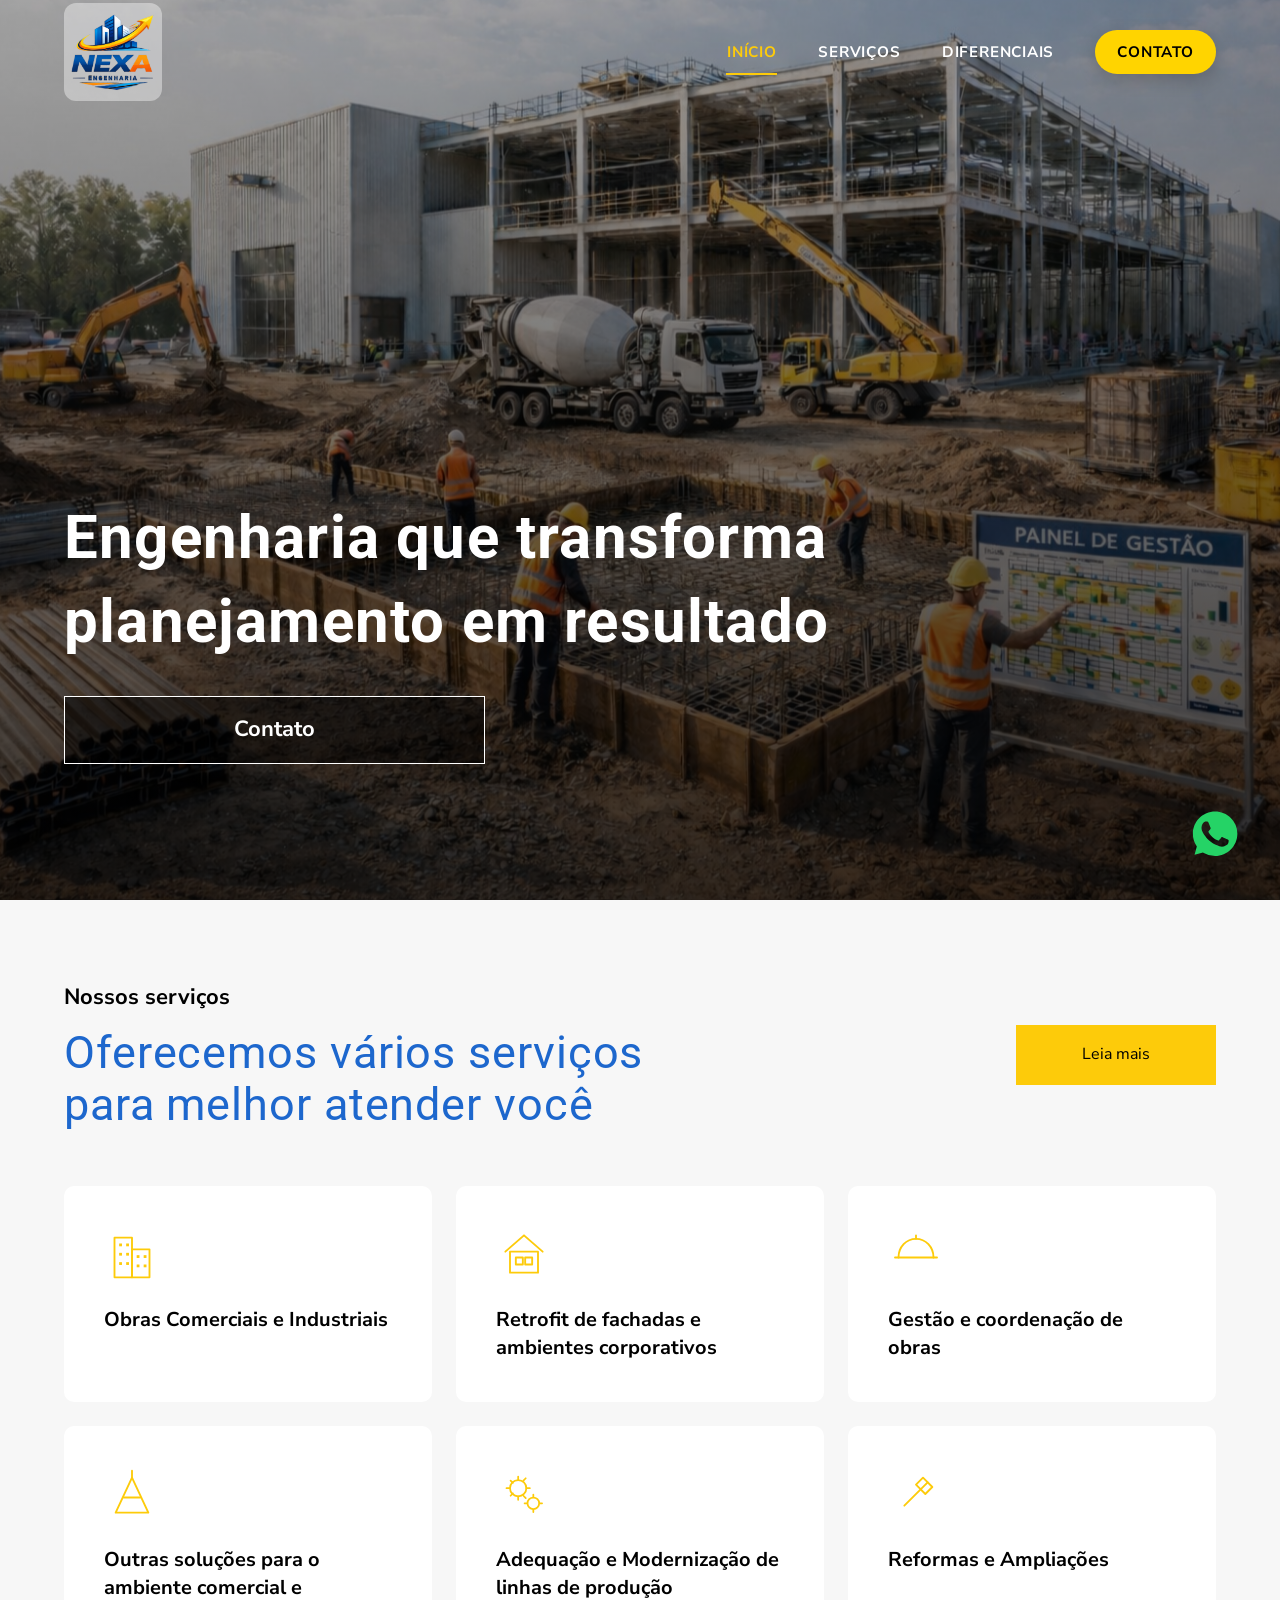
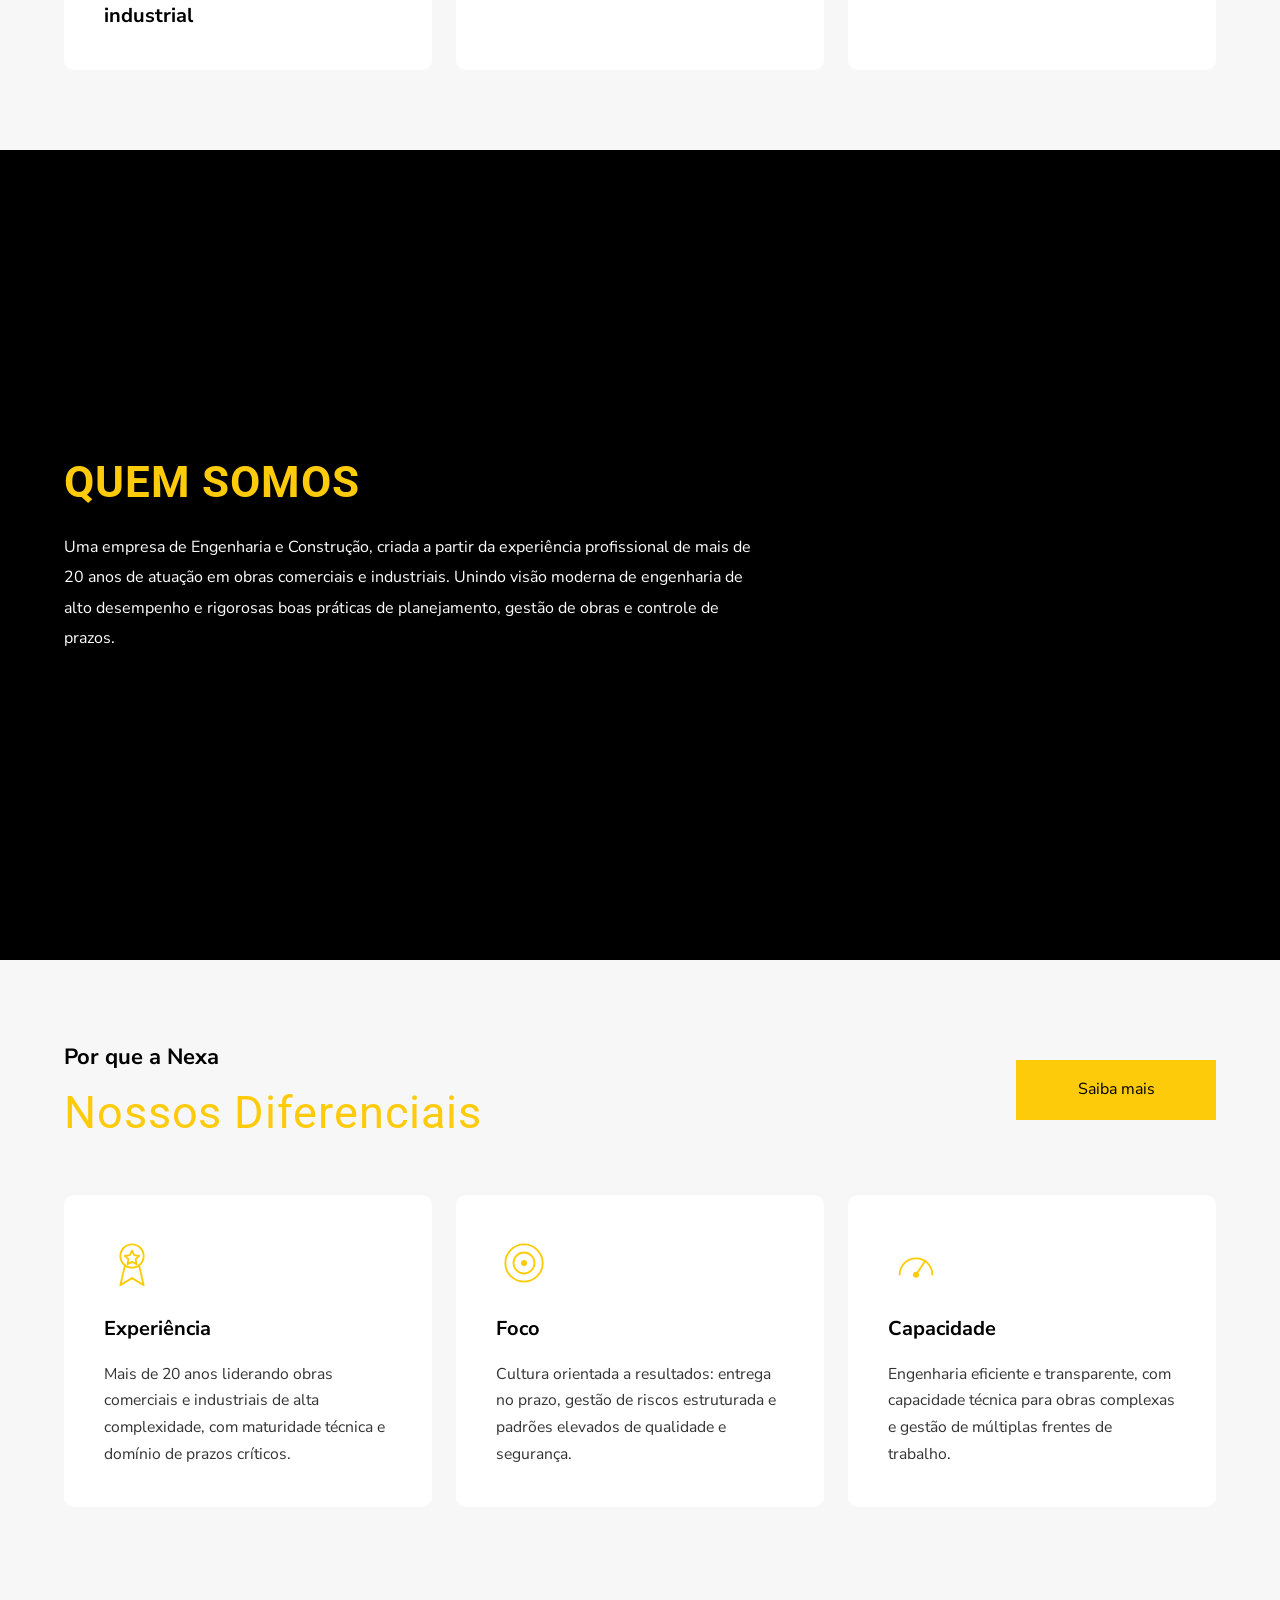
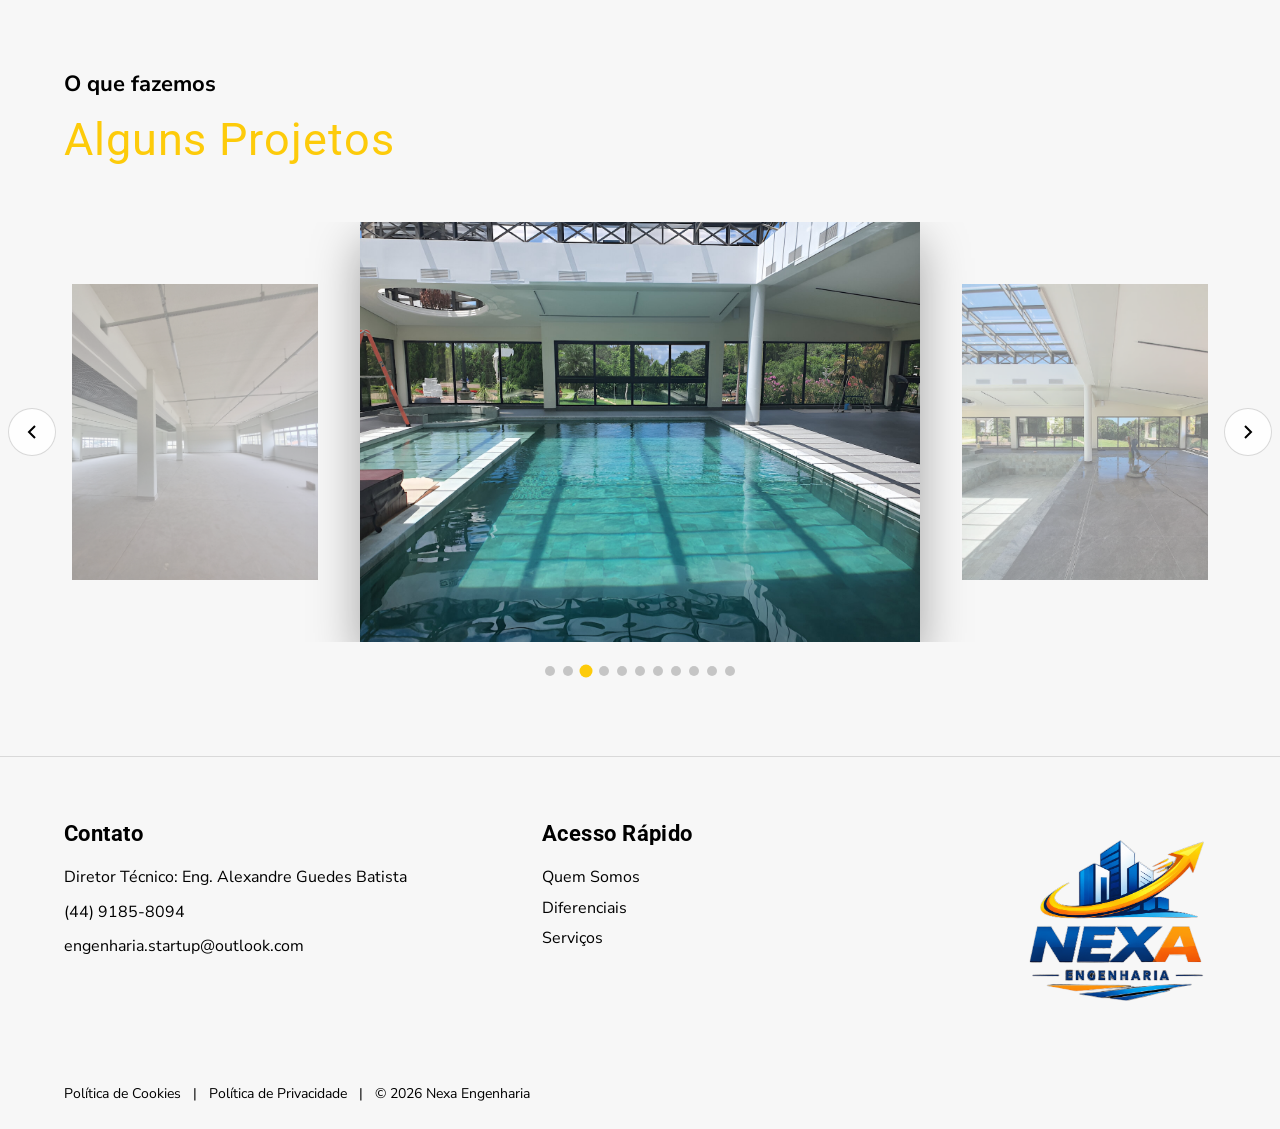
==== commit b12d2185: "v2.2 - Header: botão amarelo de Contato (WhatsApp) no menu e logo ampliada   (98px, padding 3px) sem" ====
--- a/index.html
+++ b/index.html
@@ -4,17 +4,17 @@
   <meta charset="UTF-8">
   <meta name="viewport" content="width=device-width, initial-scale=1">
   <title>Nexa Engenharia — Obras Comerciais e Industriais</title>
-  <meta name="description" content="Nexa Engenharia — Especializada em obras comerciais e industriais de alta complexidade. Mais de 20 anos de experiência, foco em prazo e qualidade.">
+  <meta name="description" content="Nexa Engenharia — Especializada em obras comerciais e industriais de alta complexidade, com foco em prazo e qualidade.">
 
   <!-- Google Fonts -->
   <link rel="preconnect" href="https://fonts.googleapis.com">
   <link rel="preconnect" href="https://fonts.gstatic.com" crossorigin>
-  <link href="https://fonts.googleapis.com/css2?family=Barlow+Condensed:wght@400;600;700;800;900&family=Source+Sans+3:wght@300;400;600&display=swap" rel="stylesheet">
+  <link href="https://fonts.googleapis.com/css2?family=Roboto:wght@400;500;700;900&family=Nunito+Sans:wght@300;400;600;700;800&display=swap" rel="stylesheet">
 
   <!-- Estilos do tema -->
   <link rel="stylesheet" href="assets/css/style.css">
 </head>
-<body>
+<body class="page-home">
 
 <!-- ══════════════════════════════════════
      HEADER
@@ -25,17 +25,15 @@
 
       <!-- Logo -->
       <a href="#inicio" class="site-logo">
-        <img src="assets/img/logo.jpeg" alt="Nexa Engenharia">
+        <img src="assets/img/logo.png" alt="Nexa Engenharia">
       </a>
 
       <!-- Navegação -->
       <nav class="main-nav" id="main-nav" aria-label="Menu principal">
         <ul>
-          <li><a href="#inicio">Início</a></li>
-          <li><a href="#diferenciais">Diferenciais</a></li>
-          <li><a href="#sobre">Quem Somos</a></li>
-          <li><a href="#servicos">Serviços</a></li>
-          <li><a href="#projetos">Projetos</a></li>
+          <li><a href="#inicio" class="active">Início</a></li>
+          <li><a href="servicos.html">Serviços</a></li>
+          <li><a href="diferenciais.html">Diferenciais</a></li>
           <li><a href="https://wa.me/554491858094" class="nav-cta" target="_blank" rel="noopener">Contato</a></li>
         </ul>
       </nav>
@@ -56,194 +54,174 @@
   ════════════════════════════════════════ -->
   <section class="hero-section" id="inicio">
     <div class="hero-bg"></div>
-    <div class="hero-pattern" aria-hidden="true"></div>
+    <video class="hero-video" autoplay muted loop playsinline preload="auto" poster="assets/home/hero-bg.jpg">
+      <source src="assets/video/hero.mp4" type="video/mp4">
+    </video>
     <div class="hero-overlay"></div>
 
     <div class="container">
       <div class="hero-content">
-        <h1 class="hero-title">
-          Engenharia que transforma<br>
-          planejamento em <em>resultado</em>
-        </h1>
-        <p class="hero-subtitle">
-          Obras comerciais e industriais de alta complexidade, conduzidas com
-          rigor técnico, foco em prazo e compromisso absoluto com a entrega.
+        <h1 class="hero-title"><span>Engenharia que transforma</span><br><span>planejamento em resultado</span></h1>
+        <a href="https://wa.me/554491858094" class="hero-btn" target="_blank" rel="noopener">Contato</a>
+      </div>
+    </div>
+  </section>
+
+  <!-- ══════════════════════════════════════
+       SERVIÇOS
+  ════════════════════════════════════════ -->
+  <section class="servicos-section" id="servicos">
+    <div class="container">
+      <div class="servicos-header">
+        <div class="servicos-header-text">
+          <span class="section-tag">Nossos serviços</span>
+          <h2 class="section-title">Oferecemos vários serviços para melhor atender você</h2>
+        </div>
+        <a href="servicos.html" class="btn-leiamais">Leia mais</a>
+      </div>
+
+      <div class="servicos-grid">
+        <a href="servicos.html#obras-comerciais" class="servico-card">
+          <span class="servico-icon">
+            <svg viewBox="0 0 48 48" fill="none" stroke="currentColor" stroke-width="1.6" stroke-linejoin="round">
+              <rect x="9" y="10" width="15" height="34"/>
+              <rect x="24" y="20" width="15" height="24"/>
+              <rect x="13" y="15" width="2.4" height="2.4" fill="currentColor" stroke="none"/>
+              <rect x="19" y="15" width="2.4" height="2.4" fill="currentColor" stroke="none"/>
+              <rect x="13" y="23" width="2.4" height="2.4" fill="currentColor" stroke="none"/>
+              <rect x="19" y="23" width="2.4" height="2.4" fill="currentColor" stroke="none"/>
+              <rect x="13" y="31" width="2.4" height="2.4" fill="currentColor" stroke="none"/>
+              <rect x="19" y="31" width="2.4" height="2.4" fill="currentColor" stroke="none"/>
+              <rect x="28" y="25" width="2.4" height="2.4" fill="currentColor" stroke="none"/>
+              <rect x="34" y="25" width="2.4" height="2.4" fill="currentColor" stroke="none"/>
+              <rect x="28" y="33" width="2.4" height="2.4" fill="currentColor" stroke="none"/>
+              <rect x="34" y="33" width="2.4" height="2.4" fill="currentColor" stroke="none"/>
+            </svg>
+          </span>
+          <span class="servico-nome">Obras Comerciais e Industriais</span>
+        </a>
+        <a href="servicos.html#retrofit" class="servico-card">
+          <span class="servico-icon">
+            <svg viewBox="0 0 48 48" fill="none" stroke="currentColor" stroke-width="1.6" stroke-linejoin="round" stroke-linecap="round">
+              <path d="M8 22 L24 8 L40 22"/>
+              <rect x="12" y="22" width="24" height="18"/>
+              <rect x="17" y="27" width="6" height="6"/>
+              <rect x="25" y="27" width="6" height="6"/>
+            </svg>
+          </span>
+          <span class="servico-nome">Retrofit de fachadas e ambientes corporativos</span>
+        </a>
+        <a href="servicos.html#gestao-obras" class="servico-card">
+          <span class="servico-icon">
+            <svg viewBox="0 0 48 48" fill="none" stroke="currentColor" stroke-width="1.6" stroke-linecap="round" stroke-linejoin="round">
+              <path d="M9 27c0-9 6.7-16 15-16s15 7 15 16"/>
+              <line x1="6" y1="27" x2="42" y2="27"/>
+              <line x1="24" y1="8" x2="24" y2="11"/>
+            </svg>
+          </span>
+          <span class="servico-nome">Gestão e coordenação de obras</span>
+        </a>
+        <a href="servicos.html#outras-solucoes" class="servico-card">
+          <span class="servico-icon">
+            <svg viewBox="0 0 48 48" fill="none" stroke="currentColor" stroke-width="1.6" stroke-linecap="round" stroke-linejoin="round">
+              <path d="M10 40 L24 10 L38 40 Z"/>
+              <line x1="17" y1="27" x2="31" y2="27"/>
+              <line x1="24" y1="10" x2="24" y2="4"/>
+            </svg>
+          </span>
+          <span class="servico-nome">Outras soluções para o ambiente comercial e industrial</span>
+        </a>
+        <a href="servicos.html#linhas-producao" class="servico-card">
+          <span class="servico-icon">
+            <svg viewBox="0 0 48 48" fill="none" stroke="currentColor" stroke-width="1.5" stroke-linecap="round" stroke-linejoin="round">
+              <circle cx="19" cy="19" r="7"/>
+              <path d="M19 9v3M19 26v3M9 19h3M26 19h3M12.5 12.5l2 2M23.5 25.5l2 2M12.5 25.5l2-2M23.5 12.5l2-2"/>
+              <circle cx="32" cy="32" r="5"/>
+              <path d="M32 24.5v2M32 37.5v2M24.5 32h2M37.5 32h2"/>
+            </svg>
+          </span>
+          <span class="servico-nome">Adequação e Modernização de linhas de produção</span>
+        </a>
+        <a href="servicos.html#reformas-ampliacoes" class="servico-card">
+          <span class="servico-icon">
+            <svg viewBox="0 0 48 48" fill="none" stroke="currentColor" stroke-width="1.6" stroke-linecap="round" stroke-linejoin="round">
+              <line x1="14" y1="34" x2="34" y2="14"/>
+              <path d="M30 10 L38 18 L32 24 L24 16 Z"/>
+            </svg>
+          </span>
+          <span class="servico-nome">Reformas e Ampliações</span>
+        </a>
+      </div>
+    </div>
+  </section>
+
+  <!-- ══════════════════════════════════════
+       QUEM SOMOS
+  ════════════════════════════════════════ -->
+  <section class="sobre-section" id="sobre">
+    <div class="sobre-bg"></div>
+    <div class="sobre-overlay"></div>
+    <div class="container">
+      <div class="sobre-text">
+        <h2 class="section-title">QUEM SOMOS</h2>
+        <p>
+          Uma empresa de Engenharia e Construção, criada a partir da experiência profissional de
+          mais de 20 anos de atuação em obras comerciais e industriais. Unindo visão moderna de
+          engenharia de alto desempenho e rigorosas boas práticas de planejamento, gestão de obras
+          e controle de prazos.
         </p>
-        <div class="hero-actions">
-          <a href="https://wa.me/554491858094" class="btn btn-primary" target="_blank" rel="noopener">
-            <svg width="18" height="18" viewBox="0 0 24 24" fill="currentColor"><path d="M17.472 14.382c-.297-.149-1.758-.867-2.03-.967-.273-.099-.471-.148-.67.15-.197.297-.767.966-.94 1.164-.173.199-.347.223-.644.075-.297-.15-1.255-.463-2.39-1.475-.883-.788-1.48-1.761-1.653-2.059-.173-.297-.018-.458.13-.606.134-.133.298-.347.446-.52.149-.174.198-.298.298-.497.099-.198.05-.371-.025-.52-.075-.149-.669-1.612-.916-2.207-.242-.579-.487-.5-.669-.51-.173-.008-.371-.01-.57-.01-.198 0-.52.074-.792.372-.272.297-1.04 1.016-1.04 2.479 0 1.462 1.065 2.875 1.213 3.074.149.198 2.096 3.2 5.077 4.487.709.306 1.262.489 1.694.625.712.227 1.36.195 1.871.118.571-.085 1.758-.719 2.006-1.413.248-.694.248-1.289.173-1.413-.074-.124-.272-.198-.57-.347M12.05 21.785h-.004a9.87 9.87 0 01-5.031-1.378l-.361-.214-3.741.982.998-3.648-.235-.374a9.86 9.86 0 01-1.51-5.26c.001-5.45 4.436-9.884 9.888-9.884 2.64 0 5.122 1.03 6.988 2.898a9.825 9.825 0 012.893 6.994c-.003 5.45-4.437 9.884-9.885 9.884"/></svg>
-            Fale pelo WhatsApp
-          </a>
-          <a href="#servicos" class="btn btn-outline">
-            Nossos Serviços
-            <svg width="16" height="16" viewBox="0 0 24 24" fill="none" stroke="currentColor" stroke-width="2"><path d="M5 12h14M13 6l6 6-6 6"/></svg>
-          </a>
-        </div>
-      </div>
-    </div>
-
-    <div class="hero-stats">
-      <div class="stat-item">
-        <span class="stat-number" data-count="20" data-suffix="+">20+</span>
-        <span class="stat-label">Anos de experiência</span>
-      </div>
-      <div class="stat-item">
-        <span class="stat-number" data-count="100" data-suffix="+">100+</span>
-        <span class="stat-label">Obras entregues</span>
-      </div>
-      <div class="stat-item">
-        <span class="stat-number" data-count="0" data-suffix="">0</span>
-        <span class="stat-label">Atrasos tolerados</span>
-      </div>
-    </div>
-
-    <a href="#diferenciais" class="hero-scroll-cue" aria-label="Rolar para baixo">
-      <span></span>
-    </a>
-  </section>
-
-  <!-- ══════════════════════════════════════
-       DIFERENCIAIS
-  ════════════════════════════════════════ -->
-  <section class="diferenciais-section" id="diferenciais">
-    <div class="container">
-      <div class="section-header">
-        <span class="section-tag">Por que a Nexa</span>
-        <h2 class="section-title">Nossos Diferenciais</h2>
-      </div>
-
-      <div class="diferenciais-grid">
-
-        <!-- Experiência -->
-        <div class="diferencial-card">
-          <div class="diferencial-icon">
-            <svg viewBox="0 0 24 24"><path d="M12 2L2 7l10 5 10-5-10-5zM2 17l10 5 10-5M2 12l10 5 10-5"/></svg>
-          </div>
-          <h3>Experiência</h3>
-          <ul class="diferencial-list">
-            <li>Mais de 20 anos liderando obras comerciais e industriais de alta complexidade</li>
-            <li>Atuação comprovada em empreendimentos com prazo crítico e estratégico</li>
-            <li>Metodologias modernas de planejamento e controle físico-financeiro</li>
-            <li>Know-how em obras dentro de ambientes em plena operação</li>
-          </ul>
-        </div>
-
-        <!-- Foco -->
-        <div class="diferencial-card">
-          <div class="diferencial-icon">
-            <svg viewBox="0 0 24 24"><circle cx="12" cy="12" r="10"/><circle cx="12" cy="12" r="6"/><circle cx="12" cy="12" r="2"/></svg>
-          </div>
-          <h3>Foco</h3>
-          <ul class="diferencial-list">
-            <li>Cultura orientada a resultados e cumprimento rigoroso de cronogramas</li>
-            <li>Gestão de riscos com identificação antecipada de gargalos</li>
-            <li>Análise de cenários e respostas rápidas para manter a obra sob controle</li>
-            <li>Padrões elevados de qualidade e segurança em cada etapa</li>
-          </ul>
-        </div>
-
-        <!-- Capacidade -->
-        <div class="diferencial-card">
-          <div class="diferencial-icon">
-            <svg viewBox="0 0 24 24"><polyline points="22 12 18 12 15 21 9 3 6 12 2 12"/></svg>
-          </div>
-          <h3>Capacidade</h3>
-          <ul class="diferencial-list">
-            <li>Soluções técnicas que otimizam custos, prazos e recursos</li>
-            <li>Comunicação clara e relatórios objetivos em todas as fases</li>
-            <li>Domínio de processos construtivos em ambientes de alta pressão</li>
-            <li>Gestão integrada de múltiplas frentes de trabalho simultâneas</li>
-          </ul>
-        </div>
-
-      </div>
-    </div>
-  </section>
-
-  <!-- ══════════════════════════════════════
-       QUEM SOMOS
-  ════════════════════════════════════════ -->
-  <section class="sobre-section" id="sobre">
-    <div class="container">
-      <div class="sobre-grid">
-
-        <div class="sobre-text">
-          <span class="section-tag">Quem Somos</span>
-          <h2 class="section-title">Uma empresa de Engenharia e Construção</h2>
-          <p>
-            Criada a partir de mais de 20 anos de atuação em obras comerciais e industriais,
-            a Nexa Engenharia une visão moderna de engenharia de alto desempenho com rigorosas
-            boas práticas de planejamento, gestão e controle de prazos.
-          </p>
-          <p>
-            Atendemos empresas que compreendem a importância estratégica de cada dia na
-            implantação de seus empreendimentos. Nossa atuação é orientada por eficiência,
-            previsibilidade, qualidade técnica e compromisso com resultados.
-          </p>
-          <br>
-          <a href="https://wa.me/554491858094" class="btn btn-primary" target="_blank" rel="noopener">
-            Fale Conosco
-          </a>
-        </div>
-
-        <div class="sobre-image">
-          <img src="assets/carrossel/projeto-06.jpg" alt="Estrutura em concreto de obra industrial Nexa Engenharia" loading="lazy">
-          <div class="sobre-badge">
-            <strong>20+</strong>
-            <span>Anos de<br>mercado</span>
-          </div>
-        </div>
-
-      </div>
-    </div>
-  </section>
-
-  <!-- ══════════════════════════════════════
-       SERVIÇOS
-  ════════════════════════════════════════ -->
-  <section class="servicos-section" id="servicos">
-    <div class="container">
-      <div class="section-header">
-        <span class="section-tag">O que fazemos</span>
-        <h2 class="section-title">Nossos Serviços</h2>
+      </div>
+    </div>
+  </section>
+
+  <!-- ══════════════════════════════════════
+       DIFERENCIAIS — Resumo (detalhes em diferenciais.html)
+  ════════════════════════════════════════ -->
+  <section class="servicos-section diferenciais-summary" id="diferenciais">
+    <div class="container">
+      <div class="servicos-header">
+        <div class="servicos-header-text">
+          <span class="section-tag">Por que a Nexa</span>
+          <h2 class="section-title">Nossos Diferenciais</h2>
+        </div>
+        <a href="diferenciais.html" class="btn-leiamais">Saiba mais</a>
       </div>
 
       <div class="servicos-grid">
-        <a class="servico-card" href="servicos.html#obras-comerciais">
-          <div class="servico-number">01</div>
-          <h3>Obras Comerciais e Industriais</h3>
-          <p>Execução de projetos de grande porte com alta complexidade técnica e operacional.</p>
-          <span class="servico-link">Saiba mais <svg width="14" height="14" viewBox="0 0 24 24" fill="none" stroke="currentColor" stroke-width="2"><path d="M5 12h14M13 6l6 6-6 6"/></svg></span>
-        </a>
-        <a class="servico-card" href="servicos.html#retrofit">
-          <div class="servico-number">02</div>
-          <h3>Retrofit de Fachadas e Ambientes Corporativos</h3>
-          <p>Modernização de edificações com mínimo impacto na operação do cliente.</p>
-          <span class="servico-link">Saiba mais <svg width="14" height="14" viewBox="0 0 24 24" fill="none" stroke="currentColor" stroke-width="2"><path d="M5 12h14M13 6l6 6-6 6"/></svg></span>
-        </a>
-        <a class="servico-card" href="servicos.html#gestao-obras">
-          <div class="servico-number">03</div>
-          <h3>Gestão e Coordenação de Obras</h3>
-          <p>Gerenciamento integrado de empreendimentos com foco em prazo e custo.</p>
-          <span class="servico-link">Saiba mais <svg width="14" height="14" viewBox="0 0 24 24" fill="none" stroke="currentColor" stroke-width="2"><path d="M5 12h14M13 6l6 6-6 6"/></svg></span>
-        </a>
-        <a class="servico-card" href="servicos.html#linhas-producao">
-          <div class="servico-number">04</div>
-          <h3>Adequação e Modernização de Linhas de Produção</h3>
-          <p>Intervenções técnicas em ambientes produtivos sem interrupção do processo.</p>
-          <span class="servico-link">Saiba mais <svg width="14" height="14" viewBox="0 0 24 24" fill="none" stroke="currentColor" stroke-width="2"><path d="M5 12h14M13 6l6 6-6 6"/></svg></span>
-        </a>
-        <a class="servico-card" href="servicos.html#reformas-ampliacoes">
-          <div class="servico-number">05</div>
-          <h3>Reformas e Ampliações</h3>
-          <p>Projetos de reforma e expansão com planejamento rigoroso e entrega garantida.</p>
-          <span class="servico-link">Saiba mais <svg width="14" height="14" viewBox="0 0 24 24" fill="none" stroke="currentColor" stroke-width="2"><path d="M5 12h14M13 6l6 6-6 6"/></svg></span>
-        </a>
-        <a class="servico-card" href="servicos.html#ambientes-operacao">
-          <div class="servico-number">06</div>
-          <h3>Soluções para Ambientes em Operação</h3>
-          <p>Expertise em executar obras em ambientes ativos, minimizando riscos e impactos.</p>
-          <span class="servico-link">Saiba mais <svg width="14" height="14" viewBox="0 0 24 24" fill="none" stroke="currentColor" stroke-width="2"><path d="M5 12h14M13 6l6 6-6 6"/></svg></span>
+        <a href="diferenciais.html#experiencia" class="servico-card">
+          <span class="servico-icon">
+            <svg viewBox="0 0 48 48" fill="none" stroke="currentColor" stroke-width="1.6" stroke-linecap="round" stroke-linejoin="round">
+              <circle cx="24" cy="18" r="10"/>
+              <path d="M18 26 L14 43 L24 37 L34 43 L30 26"/>
+              <path d="M24 13.5 l1.9 3.8 4.2 .6 -3 2.9 .7 4.2 -3.8 -2 -3.8 2 .7 -4.2 -3 -2.9 4.2 -.6 z"/>
+            </svg>
+          </span>
+          <span class="servico-nome">Experiência</span>
+          <span class="servico-desc">Mais de 20 anos liderando obras comerciais e industriais de alta complexidade, com maturidade técnica e domínio de prazos críticos.</span>
+        </a>
+
+        <a href="diferenciais.html#foco" class="servico-card">
+          <span class="servico-icon">
+            <svg viewBox="0 0 48 48" fill="none" stroke="currentColor" stroke-width="1.6" stroke-linecap="round" stroke-linejoin="round">
+              <circle cx="24" cy="24" r="16"/>
+              <circle cx="24" cy="24" r="9"/>
+              <circle cx="24" cy="24" r="2.6" fill="currentColor" stroke="none"/>
+            </svg>
+          </span>
+          <span class="servico-nome">Foco</span>
+          <span class="servico-desc">Cultura orientada a resultados: entrega no prazo, gestão de riscos estruturada e padrões elevados de qualidade e segurança.</span>
+        </a>
+
+        <a href="diferenciais.html#capacidade" class="servico-card">
+          <span class="servico-icon">
+            <svg viewBox="0 0 48 48" fill="none" stroke="currentColor" stroke-width="1.6" stroke-linecap="round" stroke-linejoin="round">
+              <path d="M10 34 a14 14 0 1 1 28 0"/>
+              <path d="M24 34 L32 22"/>
+              <circle cx="24" cy="34" r="2.6" fill="currentColor" stroke="none"/>
+            </svg>
+          </span>
+          <span class="servico-nome">Capacidade</span>
+          <span class="servico-desc">Engenharia eficiente e transparente, com capacidade técnica para obras complexas e gestão de múltiplas frentes de trabalho.</span>
         </a>
       </div>
     </div>
@@ -257,37 +235,28 @@
   <section class="galeria-section" id="projetos">
     <div class="container">
       <div class="section-header">
-        <span class="section-tag">Portfólio</span>
-        <h2 class="section-title">Nossos Projetos</h2>
-        <p class="section-subtitle">
-          Uma amostra de obras comerciais e industriais entregues com precisão técnica,
-          segurança e cumprimento rigoroso de prazo.
-        </p>
-      </div>
-
-      <div class="carousel" id="carousel" aria-roledescription="carrossel" aria-label="Galeria de projetos">
-        <div class="carousel-viewport">
-          <div class="carousel-track" id="carousel-track">
-            <!-- Slides injetados por assets/js/carousel.js -->
-          </div>
-        </div>
-
-        <button class="carousel-btn carousel-btn--prev" id="carousel-prev" aria-label="Imagem anterior">
-          <svg viewBox="0 0 24 24" fill="none" stroke="currentColor" stroke-width="2"><polyline points="15 18 9 12 15 6"/></svg>
-        </button>
-        <button class="carousel-btn carousel-btn--next" id="carousel-next" aria-label="Próxima imagem">
-          <svg viewBox="0 0 24 24" fill="none" stroke="currentColor" stroke-width="2"><polyline points="9 18 15 12 9 6"/></svg>
-        </button>
-
-        <div class="carousel-dots" id="carousel-dots" role="tablist" aria-label="Selecionar imagem"></div>
-      </div>
-
-      <div class="galeria-cta">
-        <p>Quer que o seu projeto seja o próximo case de sucesso?</p>
-        <a href="https://wa.me/554491858094" class="btn btn-primary" target="_blank" rel="noopener">
-          Solicitar Orçamento
-        </a>
-      </div>
+        <span class="section-tag">O que fazemos</span>
+        <h2 class="section-title">Alguns Projetos</h2>
+      </div>
+    </div>
+
+    <div class="carousel" id="carousel" aria-roledescription="carrossel" aria-label="Galeria de projetos">
+      <div class="carousel-viewport">
+        <div class="carousel-track" id="carousel-track">
+          <!-- Slides injetados por assets/js/carousel.js -->
+        </div>
+      </div>
+
+      <button class="carousel-btn carousel-btn--prev" id="carousel-prev" aria-label="Imagem anterior">
+        <svg viewBox="0 0 24 24" fill="none" stroke="currentColor" stroke-width="2"><polyline points="15 18 9 12 15 6"/></svg>
+      </button>
+      <button class="carousel-btn carousel-btn--next" id="carousel-next" aria-label="Próxima imagem">
+        <svg viewBox="0 0 24 24" fill="none" stroke="currentColor" stroke-width="2"><polyline points="9 18 15 12 9 6"/></svg>
+      </button>
+    </div>
+
+    <div class="container">
+      <div class="carousel-dots" id="carousel-dots" role="tablist" aria-label="Selecionar imagem"></div>
     </div>
   </section>
 
@@ -298,51 +267,22 @@
     <div class="container">
       <div class="contato-inner">
 
-        <div class="contato-info">
-          <span class="section-tag">Fale Conosco</span>
-          <h2 class="section-title">Entre em Contato</h2>
-          <p>Estamos prontos para atender seu projeto com a atenção e expertise que ele merece.</p>
-
-          <div class="contato-items">
-            <div class="contato-item">
-              <div class="contato-item-icon">
-                <svg viewBox="0 0 24 24"><path d="M22 16.92v3a2 2 0 01-2.18 2 19.79 19.79 0 01-8.63-3.07A19.5 19.5 0 013.07 9.81 19.79 19.79 0 01.001 3.18 2 2 0 012 1h3a2 2 0 012 1.72c.127.96.361 1.903.7 2.81a2 2 0 01-.45 2.11L6.91 8.92a16 16 0 006 6l1.27-1.27a2 2 0 012.11-.45c.907.339 1.85.573 2.81.7A2 2 0 0122 16.92z"/></svg>
-              </div>
-              <div class="contato-item-text">
-                <strong>Telefone / WhatsApp</strong>
-                <span>(44) 9185-8094</span>
-              </div>
-            </div>
-
-            <div class="contato-item">
-              <div class="contato-item-icon">
-                <svg viewBox="0 0 24 24"><path d="M4 4h16c1.1 0 2 .9 2 2v12c0 1.1-.9 2-2 2H4c-1.1 0-2-.9-2-2V6c0-1.1.9-2 2-2z"/><polyline points="22,6 12,13 2,6"/></svg>
-              </div>
-              <div class="contato-item-text">
-                <strong>E-mail</strong>
-                <span>engenharia.startup@outlook.com</span>
-              </div>
-            </div>
-
-            <div class="contato-item">
-              <div class="contato-item-icon">
-                <svg viewBox="0 0 24 24"><path d="M20 21v-2a4 4 0 00-4-4H8a4 4 0 00-4 4v2"/><circle cx="12" cy="7" r="4"/></svg>
-              </div>
-              <div class="contato-item-text">
-                <strong>Diretor Técnico</strong>
-                <span>Eng. Alexandre Guedes Batista</span>
-              </div>
-            </div>
-          </div>
-        </div>
-
-        <div class="contato-cta">
-          <h3>Pronto para começar seu projeto?</h3>
-          <p>Clique abaixo e fale diretamente com nosso diretor técnico pelo WhatsApp.</p>
-          <a href="https://wa.me/554491858094" class="whatsapp-btn" target="_blank" rel="noopener">
-            <svg width="22" height="22" viewBox="0 0 24 24" fill="currentColor"><path d="M17.472 14.382c-.297-.149-1.758-.867-2.03-.967-.273-.099-.471-.148-.67.15-.197.297-.767.966-.94 1.164-.173.199-.347.223-.644.075-.297-.15-1.255-.463-2.39-1.475-.883-.788-1.48-1.761-1.653-2.059-.173-.297-.018-.458.13-.606.134-.133.298-.347.446-.52.149-.174.198-.298.298-.497.099-.198.05-.371-.025-.52-.075-.149-.669-1.612-.916-2.207-.242-.579-.487-.5-.669-.51-.173-.008-.371-.01-.57-.01-.198 0-.52.074-.792.372-.272.297-1.04 1.016-1.04 2.479 0 1.462 1.065 2.875 1.213 3.074.149.198 2.096 3.2 5.077 4.487.709.306 1.262.489 1.694.625.712.227 1.36.195 1.871.118.571-.085 1.758-.719 2.006-1.413.248-.694.248-1.289.173-1.413-.074-.124-.272-.198-.57-.347m-5.421 7.403h-.004a9.87 9.87 0 01-5.031-1.378l-.361-.214-3.741.982.998-3.648-.235-.374a9.86 9.86 0 01-1.51-5.26c.001-5.45 4.436-9.884 9.888-9.884 2.64 0 5.122 1.03 6.988 2.898a9.825 9.825 0 012.893 6.994c-.003 5.45-4.437 9.884-9.885 9.884m8.413-18.297A11.815 11.815 0 0012.05 0C5.495 0 .16 5.335.157 11.892c0 2.096.547 4.142 1.588 5.945L.057 24l6.305-1.654a11.882 11.882 0 005.683 1.448h.005c6.554 0 11.89-5.335 11.893-11.893a11.821 11.821 0 00-3.48-8.413z"/></svg>
-            Falar pelo WhatsApp
-          </a>
+        <div class="contato-col contato-col-info">
+          <h3>Contato</h3>
+          <p>Diretor Técnico: Eng. Alexandre Guedes Batista</p>
+          <p>(44) 9185-8094</p>
+          <p>engenharia.startup@outlook.com</p>
+        </div>
+
+        <div class="contato-col contato-col-links">
+          <h3>Acesso Rápido</h3>
+          <a href="#sobre">Quem Somos</a>
+          <a href="#diferenciais">Diferenciais</a>
+          <a href="#servicos">Serviços</a>
+        </div>
+
+        <div class="contato-col contato-col-logo">
+          <img src="assets/img/logo.png" alt="Nexa Engenharia">
         </div>
 
       </div>
@@ -357,13 +297,11 @@
 <footer id="site-footer">
   <div class="container">
     <div class="footer-inner">
-      <p class="footer-copy">
-        &copy; <span id="footer-year">2026</span> Nexa Engenharia. Todos os direitos reservados.
-      </p>
-      <div class="footer-links">
-        <a href="#">Política de Privacidade</a>
-        <a href="#">Política de Cookies</a>
-      </div>
+      <a href="#">Política de Cookies</a>
+      <span class="footer-sep">|</span>
+      <a href="#">Política de Privacidade</a>
+      <span class="footer-sep">|</span>
+      <p class="footer-copy">&copy; <span id="footer-year">2026</span> Nexa Engenharia</p>
     </div>
   </div>
 </footer>
@@ -371,7 +309,6 @@
 
 <!-- Botão flutuante de contato -->
 <a href="https://wa.me/554491858094" class="whatsapp-float" target="_blank" rel="noopener" aria-label="Falar no WhatsApp">
-  <span class="whatsapp-float-ping"></span>
   <svg width="26" height="26" viewBox="0 0 24 24" fill="currentColor"><path d="M17.472 14.382c-.297-.149-1.758-.867-2.03-.967-.273-.099-.471-.148-.67.15-.197.297-.767.966-.94 1.164-.173.199-.347.223-.644.075-.297-.15-1.255-.463-2.39-1.475-.883-.788-1.48-1.761-1.653-2.059-.173-.297-.018-.458.13-.606.134-.133.298-.347.446-.52.149-.174.198-.298.298-.497.099-.198.05-.371-.025-.52-.075-.149-.669-1.612-.916-2.207-.242-.579-.487-.5-.669-.51-.173-.008-.371-.01-.57-.01-.198 0-.52.074-.792.372-.272.297-1.04 1.016-1.04 2.479 0 1.462 1.065 2.875 1.213 3.074.149.198 2.096 3.2 5.077 4.487.709.306 1.262.489 1.694.625.712.227 1.36.195 1.871.118.571-.085 1.758-.719 2.006-1.413.248-.694.248-1.289.173-1.413-.074-.124-.272-.198-.57-.347M12.05 21.785h-.004a9.87 9.87 0 01-5.031-1.378l-.361-.214-3.741.982.998-3.648-.235-.374a9.86 9.86 0 01-1.51-5.26c.001-5.45 4.436-9.884 9.888-9.884 2.64 0 5.122 1.03 6.988 2.898a9.825 9.825 0 012.893 6.994c-.003 5.45-4.437 9.884-9.885 9.884"/></svg>
 </a>
 
--- a/assets/css/style.css
+++ b/assets/css/style.css
@@ -11,31 +11,36 @@
 }
 
 :root {
-  --nexa-primary:       #123A70;   /* Azul royal — da logo */
-  --nexa-primary-light: #1B4F94;
-  --nexa-blue-vivid:    #1670C4;   /* Azul vívido — destaques da logo */
-  --nexa-accent:        #ED7318;   /* Laranja vívido — da logo */
-  --nexa-accent-light:  #F59049;
-  --nexa-accent-dark:   #C85A0E;
-  --nexa-light:         #F5F5F0;   /* Off-white quente */
-  --nexa-gray:          #6B7280;
-  --nexa-dark:          #0A1E3D;
+  --nexa-primary:       #000000;   /* Preto — textos gerais, overlays */
+  --nexa-primary-light: #2A2A2A;
+  --nexa-blue-vivid:    #1D67CD;   /* Azul do ícone do WhatsApp flutuante */
+  --nexa-blue-light:    #B3CFE5;   /* Azul claro — fundo seção Foco / Obras Comerciais */
+  --nexa-accent:        #FDCB0A;   /* Amarelo/dourado — títulos, CTAs */
+  --nexa-accent-light:  #FDD949;
+  --nexa-accent-dark:   #E0B300;
+  --nexa-light:         #F7F7F7;   /* Fundo geral da página */
+  --nexa-gray:          #333333;
+  --nexa-dark:          #000000;
   --nexa-white:         #FFFFFF;
-  --nexa-border:        #E2E2DC;
+  --nexa-header-bg:     #FEFEFE;
+  --nexa-border:        #E5E5E5;
+  --nexa-nav-inactive:  #6E6E6E;   /* Cinza — aba de menu não ativa no header */
 
   --gradient-accent: linear-gradient(135deg, var(--nexa-accent-light) 0%, var(--nexa-accent) 55%, var(--nexa-accent-dark) 100%);
-  --gradient-dark:   linear-gradient(160deg, var(--nexa-dark) 0%, var(--nexa-primary) 100%);
-  --gradient-blue:   linear-gradient(135deg, var(--nexa-primary) 0%, var(--nexa-blue-vivid) 100%);
-
-  --font-display: 'Barlow Condensed', sans-serif;
-  --font-body:    'Source Sans 3', sans-serif;
+  --gradient-dark:   linear-gradient(160deg, #111111 0%, #000000 100%);
+  --gradient-blue:   linear-gradient(135deg, var(--nexa-blue-light) 0%, var(--nexa-blue-vivid) 100%);
+
+  --font-display: 'Roboto', sans-serif;
+  --font-body:    'Nunito Sans', sans-serif;
 
   --radius:    4px;
   --radius-lg: 10px;
-  --shadow:    0 4px 24px rgba(10,30,61,0.12);
-  --shadow-lg: 0 20px 50px rgba(10,30,61,0.22);
-  --shadow-accent: 0 10px 30px rgba(237,115,24,0.28);
+  --shadow:    0 4px 24px rgba(0,0,0,0.12);
+  --shadow-lg: 0 20px 50px rgba(0,0,0,0.22);
+  --shadow-accent: 0 10px 30px rgba(253,203,10,0.35);
   --transition: 0.25s ease;
+
+  --header-h: 104px;
 }
 
 html {
@@ -50,6 +55,14 @@
   line-height: 1.6;
   -webkit-font-smoothing: antialiased;
   overflow-x: hidden;
+}
+
+/* O header agora é fixed (fora do fluxo). Na home o hero ocupa o topo
+   por baixo dele (efeito transparente); nas demais páginas, como o
+   header já nasce sólido, precisamos empurrar o conteúdo pra baixo na
+   altura do header pra nada ficar escondido atrás dele. */
+body:not(.page-home) #main-content {
+  padding-top: var(--header-h);
 }
 
 /* --- Typography --- */
@@ -130,36 +143,40 @@
 }
 .btn-outline:hover svg { transform: translateX(4px); }
 
-/* --- Header / Navigation --- */
+/* --- Header / Navigation ---
+   Fica fixo (flutuando sobre o conteúdo) e começa transparente no topo
+   da home — deixando o vídeo/imagem do hero aparecer atrás dele. Ao
+   rolar a página (classe .scrolled, alternada via main.js) ou em
+   qualquer página que não seja a home (sem hero escuro por trás), o
+   header assume fundo branco com leve blur e sombra para continuar
+   legível. */
 #site-header {
   position: fixed;
   top: 0;
   left: 0;
   right: 0;
-  z-index: 1000;
+  z-index: 999;
+  height: var(--header-h);
+  display: flex;
+  align-items: center;
   background: transparent;
-  padding: 1.25rem 0;
-  transition: padding var(--transition);
-}
-
-#site-header.scrolled {
-  padding: 0.85rem 0;
+  box-shadow: none;
+  transition: background-color 0.35s ease, box-shadow 0.35s ease, backdrop-filter 0.35s ease;
+}
+
+#site-header.scrolled,
+body:not(.page-home) #site-header {
+  background: rgba(255, 255, 255, 0.92);
+  backdrop-filter: saturate(180%) blur(10px);
+  -webkit-backdrop-filter: saturate(180%) blur(10px);
+  box-shadow: 0 4px 24px rgba(0,0,0,0.08);
 }
 
 .header-inner {
+  position: relative;
   display: flex;
   align-items: center;
   justify-content: space-between;
-  background: var(--nexa-white);
-  border-radius: var(--radius-lg);
-  padding: 0.55rem 1.75rem;
-  box-shadow: 0 10px 34px rgba(10,30,61,0.16);
-  transition: box-shadow var(--transition), padding var(--transition);
-}
-
-#site-header.scrolled .header-inner {
-  box-shadow: 0 12px 38px rgba(10,30,61,0.24);
-  padding: 0.4rem 1.5rem;
 }
 
 .site-logo {
@@ -168,13 +185,18 @@
 }
 
 .site-logo img {
-  height: 88px;
+  height: 98px;
   width: auto;
-  transition: transform var(--transition), height var(--transition);
-}
-.site-logo:hover img { transform: translateY(-2px); }
-
-#site-header.scrolled .site-logo img { height: 66px; }
+  display: block;
+  border-radius: 12px;
+  padding: 3px;
+  background: rgba(255, 255, 255, 0);
+  transition: background-color 0.35s ease;
+}
+
+#site-header:not(.scrolled) .site-logo img {
+  background: rgba(255, 255, 255, 0.4);
+}
 
 .site-logo .logo-text {
   font-family: var(--font-display);
@@ -182,7 +204,6 @@
   font-weight: 800;
   color: var(--nexa-primary);
   letter-spacing: 0.08em;
-  text-transform: uppercase;
 }
 
 .site-logo .logo-text span {
@@ -191,52 +212,89 @@
 
 .main-nav ul {
   display: flex;
+  align-items: center;
+  gap: 2.5rem;
   list-style: none;
-  gap: 2rem;
-  align-items: center;
 }
 
 .main-nav a {
   position: relative;
-  font-family: var(--font-display);
+  display: inline-flex;
+  align-items: center;
+  width: auto;
+  font-family: var(--font-body);
   font-size: 0.95rem;
-  font-weight: 600;
-  letter-spacing: 0.06em;
+  font-weight: 700;
+  letter-spacing: 0.05em;
   text-transform: uppercase;
-  color: var(--nexa-primary);
-  padding: 0.3rem 0;
-}
-
-.main-nav a:not(.nav-cta)::after {
+  color: var(--nexa-white);
+  background: transparent;
+  padding: 0.4rem 0.05rem;
+  transition: color 0.35s ease;
+}
+
+.main-nav a::after {
   content: '';
   position: absolute;
   left: 0;
-  bottom: -2px;
-  width: 0;
+  right: 0;
+  bottom: -4px;
   height: 2px;
   background: var(--nexa-accent);
-  transition: width var(--transition);
-}
-
-.main-nav a:not(.nav-cta):hover,
-.main-nav a:not(.nav-cta).active {
+  transform: scaleX(0);
+  transform-origin: left;
+  transition: transform 0.3s ease;
+}
+
+.main-nav a:hover::after,
+.main-nav a.active::after {
+  transform: scaleX(1);
+}
+
+.main-nav a:hover,
+.main-nav a.active {
   color: var(--nexa-accent);
 }
-.main-nav a:not(.nav-cta):hover::after,
-.main-nav a:not(.nav-cta).active::after {
-  width: 100%;
-}
-
-.nav-cta {
-  background: var(--gradient-accent) !important;
-  color: var(--nexa-primary) !important;
-  padding: 0.55rem 1.3rem !important;
-  border-radius: var(--radius) !important;
-  transition: all var(--transition);
-}
-.nav-cta:hover {
+
+/* Header sólido (rolado ou fora da home): texto do menu em tom escuro
+   para manter contraste sobre o fundo branco. */
+#site-header.scrolled .main-nav a,
+body:not(.page-home) .main-nav a {
+  color: var(--nexa-primary);
+}
+#site-header.scrolled .main-nav a:hover,
+#site-header.scrolled .main-nav a.active,
+body:not(.page-home) .main-nav a:hover,
+body:not(.page-home) .main-nav a.active {
+  color: var(--nexa-accent-dark);
+}
+
+/* Botão de contato (WhatsApp) — mesmo box do menu, aparência de pílula */
+.main-nav a.nav-cta {
+  padding: 0.6rem 1.4rem;
+  color: var(--nexa-primary);
+  background: #ffd400;
+  border-radius: 999px;
+  box-shadow: 0 6px 18px rgba(0, 0, 0, 0.18);
+  transition: background-color 0.25s ease, transform 0.25s ease, box-shadow 0.25s ease, color 0.25s ease;
+}
+
+/* Sem o sublinhado animado dos demais itens */
+.main-nav a.nav-cta::after { display: none; }
+
+.main-nav a.nav-cta:hover,
+.main-nav a.nav-cta.active,
+#site-header.scrolled .main-nav a.nav-cta,
+#site-header.scrolled .main-nav a.nav-cta:hover,
+body:not(.page-home) .main-nav a.nav-cta,
+body:not(.page-home) .main-nav a.nav-cta:hover {
+  color: var(--nexa-primary);
+}
+
+.main-nav a.nav-cta:hover {
+  background: #ffdd33;
   transform: translateY(-2px);
-  box-shadow: 0 6px 16px rgba(237,115,24,0.4);
+  box-shadow: 0 10px 24px rgba(0, 0, 0, 0.22);
 }
 
 /* Mobile menu toggle */
@@ -245,13 +303,15 @@
   flex-direction: column;
   gap: 5px;
   cursor: pointer;
-  padding: 4px;
-  background: transparent;
+  padding: 12px;
+  background: var(--nexa-accent);
   border: none;
+  border-radius: 999px;
+  box-shadow: 0 4px 14px rgba(0,0,0,0.16);
 }
 .menu-toggle span {
   display: block;
-  width: 26px;
+  width: 22px;
   height: 2px;
   background: var(--nexa-primary);
   transition: all var(--transition);
@@ -260,153 +320,79 @@
 /* --- Hero Section --- */
 .hero-section {
   position: relative;
-  min-height: 100vh;
-  display: flex;
-  align-items: center;
+  height: 100vh;
+  min-height: 640px;
+  display: flex;
+  align-items: flex-end;
+  justify-content: center;
   overflow: hidden;
-  background: var(--nexa-dark);
-  padding-top: 11rem;
+  background: #000000;
 }
 
 .hero-bg {
   position: absolute;
   inset: 0;
-  background-image: url('../carrossel/projeto-11.jpg');
+  background-image: url('../home/hero-bg.jpg');
   background-size: cover;
   background-position: center;
-  opacity: 0.35;
-  transform: scale(1.05);
-  transition: transform 8s ease;
-}
-
-/* Padrão de grade estilo "planta técnica", reforça o tema de engenharia */
-.hero-pattern {
+}
+
+/* Vídeo de fundo do hero: fica por cima da imagem estática (que serve
+   de poster/fallback caso o vídeo não carregue) e é cortado como cover,
+   sem distorcer, igual a uma imagem de fundo comum. */
+.hero-video {
   position: absolute;
   inset: 0;
-  z-index: 1;
-  opacity: 0.5;
-  pointer-events: none;
-  background-image:
-    linear-gradient(rgba(237,115,24,0.12) 1px, transparent 1px),
-    linear-gradient(90deg, rgba(237,115,24,0.12) 1px, transparent 1px),
-    linear-gradient(rgba(22,112,196,0.10) 1px, transparent 1px),
-    linear-gradient(90deg, rgba(22,112,196,0.10) 1px, transparent 1px);
-  background-size: 160px 160px, 160px 160px, 32px 32px, 32px 32px;
-  mask-image: radial-gradient(ellipse at 20% 40%, black 0%, transparent 72%);
-  -webkit-mask-image: radial-gradient(ellipse at 20% 40%, black 0%, transparent 72%);
+  width: 100%;
+  height: 100%;
+  object-fit: cover;
+  object-position: center;
 }
 
 .hero-overlay {
   position: absolute;
   inset: 0;
   z-index: 1;
-  background: linear-gradient(
-    135deg,
-    rgba(10,30,61,0.94) 0%,
-    rgba(10,30,61,0.65) 55%,
-    rgba(18,58,112,0.4) 100%
-  );
+  /* Um pouco mais escuro que antes: além de dar contraste pro texto,
+     ajuda a disfarçar qualquer imperfeição/ruído do vídeo de fundo. */
+  background: linear-gradient(180deg, rgba(0,0,0,0.35) 0%, rgba(0,0,0,0.75) 100%);
 }
 
 .hero-content {
   position: relative;
   z-index: 2;
-  max-width: 720px;
+  max-width: 820px;
+  padding-bottom: 3.5rem;
 }
 
 .hero-title {
   color: var(--nexa-white);
-  margin-bottom: 1.5rem;
-  font-size: clamp(2.8rem, 6vw, 5rem);
-  font-weight: 800;
-  text-transform: uppercase;
-  line-height: 1.05;
-}
-
-.hero-title em {
-  font-style: normal;
-  color: var(--nexa-accent);
-  text-shadow: 0 0 40px rgba(237,115,24,0.45);
-}
-
-.hero-subtitle {
-  font-size: 1.1rem;
-  color: rgba(255,255,255,0.75);
-  margin-bottom: 2.5rem;
-  max-width: 520px;
-  line-height: 1.7;
-}
-
-.hero-actions {
-  display: flex;
-  gap: 1rem;
-  flex-wrap: wrap;
-}
-
-.hero-stats {
-  position: absolute;
-  bottom: 3rem;
-  right: 0;
-  z-index: 2;
-  display: flex;
-  gap: 0;
-}
-
-.stat-item {
-  background: rgba(18,58,112,0.7);
-  backdrop-filter: blur(10px);
-  border-top: 3px solid var(--nexa-accent);
-  padding: 1.2rem 2rem;
-  text-align: center;
-  min-width: 130px;
-  transition: background var(--transition);
-}
-.stat-item:hover { background: rgba(18,58,112,0.92); }
-
-.stat-number {
-  font-family: var(--font-display);
-  font-size: 2rem;
-  font-weight: 800;
-  color: var(--nexa-accent);
-  display: block;
-}
-
-.stat-label {
-  font-size: 0.75rem;
-  color: rgba(255,255,255,0.7);
-  text-transform: uppercase;
-  letter-spacing: 0.1em;
-}
-
-/* Indicador de rolagem */
-.hero-scroll-cue {
-  position: absolute;
-  left: 50%;
-  bottom: 1.75rem;
-  transform: translateX(-50%);
-  z-index: 2;
-  width: 26px;
-  height: 42px;
-  border: 2px solid rgba(255,255,255,0.4);
-  border-radius: 999px;
-  display: flex;
+  margin-bottom: 2rem;
+  font-size: 60px;
+  font-weight: 700;
+  line-height: 84px;
+}
+.hero-title span { white-space: nowrap; }
+
+.hero-btn {
+  display: inline-flex;
+  align-items: center;
   justify-content: center;
-  padding-top: 8px;
-}
-.hero-scroll-cue span {
-  width: 4px;
-  height: 8px;
-  border-radius: 999px;
-  background: var(--nexa-accent);
-  animation: scrollCue 1.8s ease infinite;
-}
-@keyframes scrollCue {
-  0%   { opacity: 1; transform: translateY(0); }
-  70%  { opacity: 0; transform: translateY(14px); }
-  100% { opacity: 0; transform: translateY(14px); }
-}
-@media (max-width: 768px) {
-  .hero-scroll-cue { display: none; }
+  width: 421px;
+  max-width: 100%;
+  height: 68px;
+  background: rgba(0,0,0,0.5);
+  border: 0.8px solid #FFFFFF;
+  color: var(--nexa-white);
+  font-family: var(--font-body);
+  font-size: 22px;
+  font-weight: 700;
+  transition: border-color 0.4s, background-color 0.4s;
+}
+.hero-btn:hover {
+  background: rgba(0,0,0,0.75);
+  border-color: var(--nexa-accent);
+  color: var(--nexa-white);
 }
 
 /* --- Section Headers --- */
@@ -417,35 +403,15 @@
 
 .section-tag {
   display: inline-block;
-  font-family: var(--font-display);
-  font-size: 0.75rem;
+  font-family: var(--font-body);
+  font-size: 1.375rem;
   font-weight: 700;
-  letter-spacing: 0.25em;
-  text-transform: uppercase;
-  color: var(--nexa-accent);
+  color: var(--nexa-primary);
   margin-bottom: 0.75rem;
 }
 
 .section-title {
-  text-transform: uppercase;
-  position: relative;
-  padding-bottom: 1rem;
-}
-
-.section-title::after {
-  content: '';
-  position: absolute;
-  bottom: 0;
-  left: 0;
-  width: 56px;
-  height: 3px;
-  background: var(--gradient-accent);
-}
-
-.section-title.centered { text-align: center; }
-.section-title.centered::after {
-  left: 50%;
-  transform: translateX(-50%);
+  font-weight: 400;
 }
 
 .section-subtitle {
@@ -455,195 +421,180 @@
 }
 
 /* --- Diferenciais --- */
-.diferenciais-section {
+.diferenciais-header {
   background: var(--nexa-light);
-}
-
-.diferenciais-grid {
+  padding: 3.5rem 0;
+}
+.diferenciais-header .section-title { color: var(--nexa-accent); }
+
+.diferencial-block {
+  background: var(--nexa-light);
+  padding: 0;
+}
+.diferencial-grid {
   display: grid;
-  grid-template-columns: repeat(3, 1fr);
-  gap: 2rem;
-  margin-top: 3rem;
-}
-
-.diferencial-card {
-  position: relative;
-  background: var(--nexa-white);
-  border-radius: var(--radius-lg);
-  padding: 2.5rem;
-  border: 1px solid var(--nexa-border);
-  border-top: 4px solid var(--nexa-accent);
-  box-shadow: var(--shadow);
-  transition: transform var(--transition), box-shadow var(--transition);
-  overflow: hidden;
-}
-
-.diferencial-card::after {
+  grid-template-columns: 45% 55%;
+  align-items: stretch;
+}
+.diferencial-grid--reverse { grid-template-columns: 55% 45%; }
+
+.diferencial-text {
+  display: flex;
+  flex-direction: column;
+  justify-content: center;
+  counter-reset: diferencial-counter;
+  padding: 4.5rem 3rem 4.5rem max(1.5rem, calc((100vw - 1200px) / 2 + 1.5rem));
+}
+.diferencial-grid--reverse .diferencial-text {
+  padding: 4.5rem max(1.5rem, calc((100vw - 1200px) / 2 + 1.5rem)) 4.5rem 3rem;
+}
+
+.diferencial-text h3 {
+  position: relative;
+  font-size: 1.9rem;
+  font-weight: 700;
+  color: var(--nexa-primary);
+  padding-top: 1.5rem;
+  margin-bottom: 1.5rem;
+}
+.diferencial-text h3::before {
   content: '';
   position: absolute;
-  top: -60px;
-  right: -60px;
-  width: 140px;
-  height: 140px;
-  background: radial-gradient(circle, rgba(237,115,24,0.10) 0%, transparent 70%);
-  border-radius: 50%;
-  transition: transform var(--transition);
-}
-
-.diferencial-card:hover {
-  transform: translateY(-8px);
-  box-shadow: var(--shadow-lg);
-}
-.diferencial-card:hover::after { transform: scale(1.4); }
-
-.diferencial-icon {
-  position: relative;
-  width: 56px;
-  height: 56px;
-  background: var(--gradient-dark);
-  border-radius: var(--radius);
-  display: flex;
-  align-items: center;
-  justify-content: center;
+  top: 0;
+  left: 0;
+  width: 32px;
+  height: 2px;
+  background: var(--nexa-accent);
+}
+
+.diferencial-item {
+  position: relative;
+  counter-increment: diferencial-counter;
+  padding-left: 1.75rem;
   margin-bottom: 1.5rem;
-  box-shadow: 0 8px 20px rgba(10,30,61,0.25);
-}
-
-.diferencial-icon svg {
-  width: 28px;
-  height: 28px;
-  stroke: var(--nexa-accent);
-  fill: none;
-  stroke-width: 1.8;
-}
-
-.diferencial-card h3 {
-  position: relative;
-  font-size: 1.2rem;
-  text-transform: uppercase;
-  letter-spacing: 0.05em;
-  margin-bottom: 1rem;
-  color: var(--nexa-primary);
-}
-
-.diferencial-list {
-  position: relative;
-  list-style: none;
-  display: flex;
-  flex-direction: column;
-  gap: 0.75rem;
-}
-
-.diferencial-list li {
-  display: flex;
-  gap: 0.6rem;
-  align-items: flex-start;
-  font-size: 0.9rem;
-  color: var(--nexa-gray);
-  line-height: 1.5;
-}
-
-.diferencial-list li::before {
-  content: '▸';
-  color: var(--nexa-accent);
-  font-size: 0.85rem;
-  margin-top: 0.1rem;
-  flex-shrink: 0;
+}
+.diferencial-item:last-child { margin-bottom: 0; }
+.diferencial-item::before {
+  content: counter(diferencial-counter) '.';
+  position: absolute;
+  left: 0;
+  top: 0;
+  font-weight: 700;
+  color: var(--nexa-primary);
+}
+
+.diferencial-item strong {
+  display: block;
+  font-size: 1rem;
+  font-weight: 700;
+  color: var(--nexa-primary);
+  margin-bottom: 0.35rem;
+}
+
+.diferencial-item p {
+  font-size: 1rem;
+  line-height: 1.9;
+  color: var(--nexa-primary);
+  margin-bottom: 0;
+}
+
+.diferencial-media {
+  position: relative;
+  min-height: 420px;
+  overflow: hidden;
+}
+
+.parallax-bg {
+  position: absolute;
+  inset: -10% 0;
+  background-size: cover;
+  background-position: center;
+  will-change: transform;
 }
 
 /* --- Quem Somos --- */
 .sobre-section {
-  background: var(--gradient-dark);
-  color: var(--nexa-white);
   position: relative;
   overflow: hidden;
-}
-
-.sobre-section::before {
-  content: 'NEXA';
+  min-height: 90vh;
+  display: flex;
+  align-items: center;
+  background: #000000;
+}
+
+.sobre-bg {
   position: absolute;
-  right: -2rem;
-  top: 50%;
-  transform: translateY(-50%);
-  font-family: var(--font-display);
-  font-size: 18rem;
-  font-weight: 900;
-  color: rgba(255,255,255,0.03);
-  pointer-events: none;
-  line-height: 1;
-}
-
-.sobre-grid {
-  display: grid;
-  grid-template-columns: 1fr 1fr;
-  gap: 5rem;
-  align-items: center;
-}
-
-.sobre-text .section-tag { color: var(--nexa-accent); }
-.sobre-text .section-title { color: var(--nexa-white); }
+  inset: -10% 0;
+  background-image: url('../home/quem-somos-bg.jpg');
+  background-size: cover;
+  background-position: center;
+  background-attachment: fixed;
+}
+
+.sobre-overlay {
+  position: absolute;
+  inset: 0;
+  background: linear-gradient(90deg, rgba(0,0,0,0.75) 0%, rgba(0,0,0,0.45) 55%, rgba(0,0,0,0.15) 100%);
+}
+
+.sobre-section .container {
+  position: relative;
+  z-index: 1;
+}
+
+.sobre-text {
+  max-width: 700px;
+}
+
+.sobre-text .section-title {
+  color: var(--nexa-accent);
+  font-weight: 700;
+  font-size: 2.75rem;
+  letter-spacing: 0.02em;
+  margin-bottom: 1.5rem;
+}
 
 .sobre-text p {
-  color: rgba(255,255,255,0.75);
-  font-size: 1.05rem;
-  line-height: 1.8;
-}
-
-.sobre-image {
-  position: relative;
-}
-
-.sobre-image img {
-  width: 100%;
-  height: 420px;
-  object-fit: cover;
-  border-radius: var(--radius-lg);
-}
-
-.sobre-image::before {
-  content: '';
-  position: absolute;
-  top: -16px;
-  left: -16px;
-  right: 16px;
-  bottom: 16px;
-  border: 3px solid var(--nexa-accent);
-  border-radius: var(--radius-lg);
-  z-index: 0;
-}
-
-.sobre-image img { position: relative; z-index: 1; }
-
-.sobre-badge {
-  position: absolute;
-  z-index: 2;
-  left: -1.25rem;
-  bottom: -1.25rem;
-  background: var(--gradient-accent);
-  color: var(--nexa-primary);
-  padding: 1.1rem 1.5rem;
-  border-radius: var(--radius);
-  box-shadow: var(--shadow-accent);
-  text-align: center;
-  line-height: 1.2;
-}
-.sobre-badge strong {
-  display: block;
-  font-family: var(--font-display);
-  font-size: 2rem;
-  font-weight: 800;
-}
-.sobre-badge span {
-  display: block;
-  font-size: 0.7rem;
-  font-weight: 700;
-  letter-spacing: 0.08em;
-  text-transform: uppercase;
+  color: #ffffff;
+  font-size: 1rem;
+  line-height: 1.9;
+  margin-bottom: 0;
 }
 
 /* --- Serviços --- */
 .servicos-section {
-  background: var(--nexa-white);
+  background: var(--nexa-light);
+}
+
+.servicos-header {
+  display: flex;
+  align-items: center;
+  justify-content: space-between;
+  gap: 2rem;
+  margin-bottom: 3.5rem;
+}
+.servicos-header-text { max-width: 640px; }
+.servicos-header .section-title { color: var(--nexa-blue-vivid); }
+
+.btn-leiamais {
+  display: inline-flex;
+  align-items: center;
+  justify-content: center;
+  flex-shrink: 0;
+  width: 200px;
+  height: 60px;
+  background: var(--nexa-accent);
+  border: 0.8px solid var(--nexa-accent);
+  color: #000000;
+  font-family: var(--font-body);
+  font-size: 1rem;
+  font-weight: 400;
+  transition: border-color 0.4s, background-color 0.4s;
+}
+.btn-leiamais:hover {
+  background: var(--nexa-accent-dark);
+  border-color: var(--nexa-accent-dark);
+  color: #000000;
 }
 
 .servicos-grid {
@@ -653,105 +604,103 @@
 }
 
 .servico-card {
+  display: flex;
+  flex-direction: column;
+  align-items: flex-start;
+  gap: 1.5rem;
+  background: var(--nexa-white);
+  padding: 2.5rem;
+  border-radius: var(--radius-lg);
+  transition: transform var(--transition), box-shadow var(--transition);
+}
+.servico-card:hover {
+  transform: translateY(-4px);
+  box-shadow: var(--shadow);
+}
+
+.servico-icon {
   display: block;
-  position: relative;
-  background: var(--nexa-light);
-  border-radius: var(--radius-lg);
-  padding: 2.25rem 2rem;
-  border-left: 4px solid var(--nexa-border);
-  transition: all var(--transition);
-  cursor: pointer;
-  overflow: hidden;
-}
-
-.servico-card:hover {
-  border-left-color: var(--nexa-accent);
-  background: var(--gradient-dark);
-  transform: translateX(6px);
-  box-shadow: var(--shadow-lg);
-}
-
-.servico-card:hover h3,
-.servico-card:hover p {
-  color: var(--nexa-white);
-}
-
-.servico-number {
-  font-family: var(--font-display);
-  font-size: 2.75rem;
-  font-weight: 900;
-  color: var(--nexa-border);
-  line-height: 1;
-  margin-bottom: 1rem;
+  width: 56px;
+  height: 56px;
+  color: var(--nexa-accent);
+}
+.servico-icon svg { width: 100%; height: 100%; }
+
+.servico-nome {
+  font-family: var(--font-body);
+  font-size: 1.25rem;
+  font-weight: 700;
+  color: #000000;
+  line-height: 1.4;
   transition: color var(--transition);
 }
-
-.servico-card:hover .servico-number { color: var(--nexa-accent); }
-
-.servico-card h3 {
-  font-size: 1rem;
-  text-transform: uppercase;
-  letter-spacing: 0.05em;
-  margin-bottom: 0.5rem;
-  transition: color var(--transition);
-}
-
-.servico-card p {
-  font-size: 0.875rem;
-  margin-bottom: 0.9rem;
-  transition: color var(--transition);
-}
-
-.servico-link {
-  display: inline-flex;
-  align-items: center;
-  gap: 0.4rem;
-  font-family: var(--font-display);
-  font-size: 0.8rem;
-  font-weight: 700;
-  letter-spacing: 0.06em;
-  text-transform: uppercase;
-  color: var(--nexa-accent);
-  transition: gap var(--transition), color var(--transition);
-}
-.servico-card:hover .servico-link { gap: 0.65rem; color: var(--nexa-accent-light); }
+.servico-card:hover .servico-nome { color: var(--nexa-accent-dark); }
+
+/* Resumo curto dentro do card (usado no resumo de Diferenciais na home) */
+.servico-desc {
+  font-family: var(--font-body);
+  font-size: 0.98rem;
+  font-weight: 400;
+  color: var(--nexa-gray);
+  line-height: 1.7;
+  margin-top: -0.4rem;
+}
+
+/* O resumo de Diferenciais reaproveita o layout de Serviços, mas mantém
+   o título em amarelo/dourado como era na seção original. */
+.diferenciais-summary .section-title { color: var(--nexa-accent); }
 
 /* --- Galeria (seção) --- */
 .galeria-section {
-  background: var(--nexa-dark);
+  background: var(--nexa-light);
   padding: 5rem 0;
 }
 
-.galeria-section .section-tag { color: var(--nexa-accent); }
-.galeria-section .section-title { color: var(--nexa-white); }
-.galeria-section .section-subtitle { color: rgba(255,255,255,0.6); }
+.galeria-section .section-title { color: var(--nexa-accent); }
 
 /* =============================================
    CARROSSEL
    ============================================= */
 .carousel {
   position: relative;
-  margin-top: 3rem;
+  max-width: 1680px;
+  margin: 3rem auto 0;
+  padding: 0 4.5rem;
 }
 
 .carousel-viewport {
   overflow: hidden;
-  border-radius: var(--radius-lg);
-  box-shadow: var(--shadow-lg);
-  border: 1px solid rgba(255,255,255,0.08);
 }
 
 .carousel-track {
   display: flex;
+  align-items: center;
+  gap: 0;
   transition: transform 0.55s cubic-bezier(0.4, 0, 0.2, 1);
   will-change: transform;
 }
 
+/* Durante o "salto" invisível do loop infinito, desliga toda animação
+   (deslize da trilha + zoom/opacidade dos slides) para a costura não
+   piscar nem dar pop no slide do centro. */
+.carousel-track.no-anim,
+.carousel-track.no-anim .carousel-slide {
+  transition: none !important;
+}
+
 .carousel-slide {
   position: relative;
-  flex: 0 0 100%;
-  aspect-ratio: 16 / 9;
+  flex: 0 0 33.3333%;
+  height: 380px;
   background: #0a1420;
+  border-radius: 0;
+  overflow: hidden;
+  box-shadow: none;
+  transform: scale(0.78);
+  opacity: 0.55;
+  z-index: 1;
+  transition: transform 0.55s cubic-bezier(0.4, 0, 0.2, 1),
+              opacity 0.55s cubic-bezier(0.4, 0, 0.2, 1);
 }
 
 .carousel-slide img {
@@ -761,28 +710,28 @@
   display: block;
 }
 
-.carousel-shade {
-  position: absolute;
-  inset: 0;
-  background: linear-gradient(to top, rgba(10,30,61,0.55) 0%, transparent 30%);
-  pointer-events: none;
-}
-
-/* Contador no canto */
-.carousel-counter {
-  position: absolute;
-  bottom: 1.1rem;
-  left: 1.1rem;
+/* Só a foto em destaque no centro aparece em escala cheia e inteira
+   (sem cortes); as demais ficam reduzidas e só parcialmente visíveis.
+   A largura fica livre (flex-basis auto) para a foto conseguir manter
+   a altura de destaque sem sobrar tarja preta em cima/embaixo — se
+   precisar ficar um pouco mais larga que a coluna, sem problema. */
+.carousel-slide--active {
+  flex: 0 0 auto;
+  width: auto;
+  height: 420px;
+  align-self: center;
+  transform: scale(1);
+  opacity: 1;
   z-index: 3;
-  font-family: var(--font-display);
-  font-size: 0.85rem;
-  font-weight: 700;
-  letter-spacing: 0.1em;
-  color: var(--nexa-white);
-  background: rgba(10,30,61,0.7);
-  border-left: 3px solid var(--nexa-accent);
-  padding: 0.35rem 0.9rem;
-  border-radius: 2px;
+  background: transparent;
+  box-shadow: 0 20px 45px rgba(0,0,0,0.35);
+}
+
+.carousel-slide--active img {
+  width: auto;
+  height: 100%;
+  max-width: none;
+  object-fit: contain;
 }
 
 /* Botões prev/next */
@@ -796,21 +745,21 @@
   display: flex;
   align-items: center;
   justify-content: center;
-  background: rgba(18,58,112,0.85);
-  border: 1px solid rgba(237,115,24,0.5);
-  color: var(--nexa-white);
+  background: rgba(255,255,255,0.85);
+  border: 1px solid rgba(0,0,0,0.15);
+  color: #000000;
   border-radius: 50%;
   cursor: pointer;
   transition: all var(--transition);
 }
 .carousel-btn:hover {
-  background: var(--gradient-accent);
-  color: var(--nexa-primary);
+  background: var(--nexa-accent);
+  color: #000000;
   border-color: var(--nexa-accent);
 }
 .carousel-btn svg { width: 24px; height: 24px; }
-.carousel-btn--prev { left: 1rem; }
-.carousel-btn--next { right: 1rem; }
+.carousel-btn--prev { left: 0.5rem; }
+.carousel-btn--next { right: 0.5rem; }
 
 /* Dots */
 .carousel-dots {
@@ -826,12 +775,12 @@
   height: 10px;
   border-radius: 50%;
   border: none;
-  background: rgba(255,255,255,0.25);
+  background: rgba(0,0,0,0.2);
   cursor: pointer;
   padding: 0;
   transition: all var(--transition);
 }
-.carousel-dot:hover { background: rgba(255,255,255,0.5); }
+.carousel-dot:hover { background: rgba(0,0,0,0.4); }
 .carousel-dot.active {
   background: var(--nexa-accent);
   transform: scale(1.3);
@@ -841,89 +790,56 @@
 .carousel-empty {
   padding: 4rem 1rem;
   text-align: center;
-  color: rgba(255,255,255,0.6);
+  color: rgba(0,0,0,0.5);
   font-family: var(--font-display);
   letter-spacing: 0.05em;
-}
-
-.galeria-cta {
-  margin-top: 3rem;
-  text-align: center;
-}
-.galeria-cta p {
-  color: rgba(255,255,255,0.75);
-  font-size: 1.1rem;
-  margin-bottom: 1.25rem;
 }
 
 /* =============================================
    PÁGINA DE SERVIÇOS (servicos.html)
    ============================================= */
 .page-hero {
-  position: relative;
-  min-height: 44vh;
-  display: flex;
-  align-items: flex-end;
-  overflow: hidden;
-  background: var(--nexa-dark);
-  padding-top: 11rem;
-  padding-bottom: 3rem;
-}
-.page-hero-bg {
-  position: absolute;
-  inset: 0;
-  background-size: cover;
-  background-position: center;
-  opacity: 0.4;
-}
-.page-hero-overlay {
-  position: absolute;
-  inset: 0;
-  background: linear-gradient(180deg, rgba(10,30,61,0.82) 0%, rgba(10,30,61,0.96) 100%);
-}
-.page-hero .container { position: relative; z-index: 2; }
-.page-hero .section-title { color: var(--nexa-white); }
+  min-height: 425px;
+  display: flex;
+  align-items: center;
+  background: var(--nexa-light);
+  padding: 3rem 0;
+}
+.page-hero .section-title { color: var(--nexa-accent); max-width: 720px; }
 .page-hero-subtitle {
-  max-width: 620px;
-  color: rgba(255,255,255,0.75);
-  font-size: 1.05rem;
+  max-width: 700px;
+  color: #000000;
+  font-size: 1rem;
+  line-height: 1.9;
   margin-top: 1rem;
 }
 
-.breadcrumb-back {
-  display: inline-flex;
-  align-items: center;
-  gap: 0.4rem;
-  color: rgba(255,255,255,0.7);
-  font-size: 0.85rem;
-  font-family: var(--font-display);
-  letter-spacing: 0.05em;
-  text-transform: uppercase;
-  margin-bottom: 1.5rem;
-}
-.breadcrumb-back:hover { color: var(--nexa-accent); }
-
-.servico-detail-section { padding: 4.5rem 0; }
-.servico-detail-section:nth-of-type(even) { background: var(--nexa-light); }
+.servico-detail-section { background: var(--nexa-light); padding: 0; }
 
 .servico-detail-grid {
   display: grid;
-  grid-template-columns: 1fr 1fr;
-  gap: 4rem;
-  align-items: center;
-}
-
-.servico-detail-media { order: 1; }
-.servico-detail-text   { order: 2; }
+  grid-template-columns: 55% 45%;
+  align-items: stretch;
+}
+.servico-detail-section.reverse .servico-detail-grid { grid-template-columns: 45% 55%; }
+
+.servico-detail-media {
+  order: 1;
+  position: relative;
+  min-height: 420px;
+  overflow: hidden;
+}
+.servico-detail-text {
+  order: 2;
+  display: flex;
+  flex-direction: column;
+  justify-content: center;
+  padding: 4.5rem 3rem 4.5rem max(1.5rem, calc((100vw - 1200px) / 2 + 1.5rem));
+}
 .servico-detail-section.reverse .servico-detail-media { order: 2; }
-.servico-detail-section.reverse .servico-detail-text   { order: 1; }
-
-.servico-detail-media img {
-  width: 100%;
-  height: 380px;
-  object-fit: cover;
-  border-radius: var(--radius-lg);
-  box-shadow: var(--shadow-lg);
+.servico-detail-section.reverse .servico-detail-text   {
+  order: 1;
+  padding: 4.5rem max(1.5rem, calc((100vw - 1200px) / 2 + 1.5rem)) 4.5rem 3rem;
 }
 
 .servico-detail-number {
@@ -933,6 +849,21 @@
   color: var(--nexa-border);
   line-height: 1;
   margin-bottom: 0.5rem;
+}
+
+.servico-detail-text .section-title {
+  position: relative;
+  font-weight: 700;
+  padding-top: 1.5rem;
+}
+.servico-detail-text .section-title::before {
+  content: '';
+  position: absolute;
+  top: 0;
+  left: 0;
+  width: 32px;
+  height: 2px;
+  background: var(--nexa-accent);
 }
 
 .servico-detail-text p { font-size: 1rem; line-height: 1.75; }
@@ -1009,149 +940,77 @@
 .final-cta-section {
   background: var(--nexa-primary);
   padding: 5rem 0;
-  text-align: center;
 }
 .final-cta-section .section-tag { color: var(--nexa-accent); }
 .final-cta-section h2 { color: var(--nexa-white); }
 .final-cta-section p {
   color: rgba(255,255,255,0.7);
   max-width: 520px;
-  margin: 1rem auto 2rem;
+  margin: 1rem 0 2rem;
   font-size: 1.05rem;
 }
 
 @media (max-width: 900px) {
-  .servico-detail-grid { grid-template-columns: 1fr; gap: 2rem; }
-  .servico-detail-section.reverse .servico-detail-media,
-  .servico-detail-section.reverse .servico-detail-text,
+  .servico-detail-grid,
+  .servico-detail-section.reverse .servico-detail-grid {
+    grid-template-columns: 1fr;
+  }
   .servico-detail-media,
-  .servico-detail-text { order: initial; }
-  .servico-detail-media img { height: 260px; }
+  .servico-detail-section.reverse .servico-detail-media { order: 2; }
+  .servico-detail-text,
+  .servico-detail-section.reverse .servico-detail-text { order: 1; }
+  .servico-detail-text,
+  .servico-detail-section.reverse .servico-detail-text {
+    padding: 3rem 1.5rem;
+  }
+  .servico-detail-media { min-height: 260px; }
 }
 
 /* --- Contato / Footer --- */
 .contato-section {
-  background: var(--nexa-primary);
-  padding: 5rem 0;
+  background: var(--nexa-light);
+  padding: 4rem 0;
+  border-top: 1px solid rgba(0,0,0,0.12);
 }
 
 .contato-inner {
   display: grid;
-  grid-template-columns: 1fr 1fr;
-  gap: 4rem;
+  grid-template-columns: 1fr 1fr auto;
+  gap: 3rem;
   align-items: start;
 }
 
-.contato-info .section-tag { color: var(--nexa-accent); }
-.contato-info .section-title { color: var(--nexa-white); }
-
-.contato-info p { color: rgba(255,255,255,0.7); }
-
-.contato-items {
+.contato-col-logo img {
+  width: 196px;
+  height: 198px;
+  object-fit: contain;
+}
+
+.contato-col h3 {
+  font-size: 1.375rem;
+  font-weight: 700;
+  color: #000000;
+  margin-bottom: 1rem;
+}
+
+.contato-col p {
+  color: #000000;
+  font-size: 1rem;
+  line-height: 1.9;
+  margin-bottom: 0.25rem;
+}
+
+.contato-col-links {
   display: flex;
   flex-direction: column;
-  gap: 1.5rem;
-  margin-top: 2rem;
-}
-
-.contato-item {
-  display: flex;
-  gap: 1rem;
-  align-items: flex-start;
-}
-
-.contato-item-icon {
-  width: 44px;
-  height: 44px;
-  background: rgba(237,115,24,0.15);
-  border: 1px solid var(--nexa-accent);
-  border-radius: var(--radius);
-  display: flex;
-  align-items: center;
-  justify-content: center;
-  flex-shrink: 0;
-}
-
-.contato-item-icon svg {
-  width: 20px;
-  height: 20px;
-  stroke: var(--nexa-accent);
-  fill: none;
-  stroke-width: 1.8;
-}
-
-.contato-item-text strong {
-  display: block;
-  font-family: var(--font-display);
-  font-size: 0.8rem;
-  letter-spacing: 0.1em;
-  text-transform: uppercase;
-  color: var(--nexa-accent);
-  margin-bottom: 0.2rem;
-}
-
-.contato-item-text span {
-  color: rgba(255,255,255,0.8);
-  font-size: 0.95rem;
-}
-
-.contato-cta {
-  display: flex;
-  flex-direction: column;
-  gap: 1.5rem;
-  justify-content: center;
-  padding: 3rem;
-  background: rgba(255,255,255,0.05);
-  border-radius: var(--radius-lg);
-  border: 1px solid rgba(255,255,255,0.1);
-  text-align: center;
-  position: relative;
-  overflow: hidden;
-}
-.contato-cta::before {
-  content: '';
-  position: absolute;
-  inset: 0;
-  background: radial-gradient(circle at 50% 0%, rgba(237,115,24,0.15) 0%, transparent 60%);
-  pointer-events: none;
-}
-
-.contato-cta p {
-  color: rgba(255,255,255,0.7);
+}
+.contato-col-links a {
+  color: #000000;
   font-size: 1rem;
-}
-
-.contato-cta h3 {
-  color: var(--nexa-white);
-  font-size: 1.5rem;
-  text-transform: uppercase;
-}
-
-.whatsapp-btn {
-  display: inline-flex;
-  align-items: center;
-  justify-content: center;
-  gap: 0.75rem;
-  background: #25D366;
-  color: #fff !important;
-  padding: 1rem 2rem;
-  border-radius: var(--radius);
-  font-family: var(--font-display);
-  font-weight: 700;
-  font-size: 1rem;
-  letter-spacing: 0.05em;
-  text-transform: uppercase;
-  transition: all var(--transition);
-  position: relative;
-  z-index: 1;
-}
-
-.whatsapp-btn:hover {
-  background: #1DAE54;
-  color: #fff !important;
-  transform: translateY(-2px);
-  box-shadow: 0 6px 20px rgba(37,211,102,0.35);
-}
+  line-height: 1.9;
+  transition: color var(--transition);
+}
+.contato-col-links a:hover { color: var(--nexa-accent-dark); }
 
 /* --- Botão flutuante do WhatsApp --- */
 .whatsapp-float {
@@ -1159,69 +1018,49 @@
   right: 1.5rem;
   bottom: 1.5rem;
   z-index: 900;
-  width: 58px;
-  height: 58px;
+  width: 82px;
+  height: 84px;
   border-radius: 50%;
-  background: #25D366;
-  color: #fff;
+  background: radial-gradient(circle, rgba(0,0,0,0) 0%, rgba(0,0,0,0) 100%);
+  color: #25D366;
   display: flex;
   align-items: center;
   justify-content: center;
-  box-shadow: 0 8px 24px rgba(0,0,0,0.3);
-  transition: transform var(--transition), box-shadow var(--transition);
-}
+  transition: background 0.2s, visibility 0.2s;
+}
+.whatsapp-float svg { width: 54px; height: 54px; transition: transform 0.2s; }
 .whatsapp-float:hover {
-  color: #fff;
-  transform: translateY(-4px) scale(1.05);
-  box-shadow: 0 12px 30px rgba(0,0,0,0.35);
-}
-.whatsapp-float-ping {
-  position: absolute;
-  inset: 0;
-  border-radius: 50%;
-  background: #25D366;
-  opacity: 0.6;
-  animation: whatsappPing 2.2s cubic-bezier(0, 0, 0.2, 1) infinite;
-}
-@keyframes whatsappPing {
-  0%   { transform: scale(1); opacity: 0.5; }
-  100% { transform: scale(1.7); opacity: 0; }
-}
-@media (prefers-reduced-motion: reduce) {
-  .whatsapp-float-ping { animation: none; display: none; }
+  background: radial-gradient(circle, rgba(0,0,0,0.06) 0%, rgba(0,0,0,0.05) 15%, rgba(0,0,0,0.04) 30%, rgba(0,0,0,0.03) 45%, rgba(0,0,0,0.02) 60%, rgba(0,0,0,0.01) 80%, rgba(0,0,0,0) 100%);
+  color: #25D366;
+}
+.whatsapp-float:hover svg {
+  transform: scale(1.3);
 }
 
 /* --- Site Footer --- */
 #site-footer {
-  background: var(--nexa-dark);
-  padding: 2rem 0;
-  border-top: 1px solid rgba(255,255,255,0.06);
+  background: var(--nexa-light);
+  padding: 0 0 1.5rem;
 }
 
 .footer-inner {
   display: flex;
   align-items: center;
-  justify-content: space-between;
-  gap: 1rem;
+  justify-content: flex-start;
+  gap: 0.75rem;
   flex-wrap: wrap;
 }
 
-.footer-copy {
-  font-size: 0.85rem;
-  color: rgba(255,255,255,0.4);
-}
-
-.footer-links {
-  display: flex;
-  gap: 1.5rem;
-}
-
-.footer-links a {
-  font-size: 0.85rem;
-  color: rgba(255,255,255,0.4);
-  transition: color var(--transition);
-}
-.footer-links a:hover { color: var(--nexa-accent); }
+.footer-inner a,
+.footer-copy,
+.footer-sep {
+  font-size: 0.875rem;
+  color: #000000;
+  margin: 0;
+}
+
+.footer-inner a { transition: color var(--transition); }
+.footer-inner a:hover { color: var(--nexa-accent-dark); }
 
 /* --- Animações de entrada (controladas via main.js) --- */
 .diferencial-card, .servico-card, .sobre-grid, .hero-content {
@@ -1230,52 +1069,110 @@
 
 /* --- Responsive --- */
 @media (max-width: 1024px) {
-  .diferenciais-grid { grid-template-columns: 1fr 1fr; }
+  .diferencial-grid,
+  .diferencial-grid--reverse {
+    grid-template-columns: 1fr;
+  }
+  .diferencial-text,
+  .diferencial-grid--reverse .diferencial-text {
+    padding: 3rem 1.5rem;
+  }
+  .diferencial-media { min-height: 320px; }
+  .diferencial-grid--reverse .diferencial-media { order: 2; }
+  .diferencial-grid--reverse .diferencial-text { order: 1; }
   .servicos-grid { grid-template-columns: 1fr 1fr; }
+  .servicos-header { flex-wrap: wrap; }
+  .carousel { padding: 0 3rem; }
+  .carousel-slide { flex-basis: 50%; height: 320px; }
+  .carousel-slide--active { height: 360px; }
 }
 
 @media (max-width: 768px) {
+  :root { --header-h: 80px; }
   section { padding: 3.5rem 0; }
 
   .main-nav { display: none; }
   .menu-toggle { display: flex; }
 
+  /* No dropdown mobile o botão mantém o visual de pílula amarela */
+  .main-nav.open a.nav-cta {
+    justify-content: center;
+    margin-top: 0.4rem;
+    color: var(--nexa-primary);
+    background: #ffd400;
+  }
+  .main-nav.open a.nav-cta:hover { background: #ffdd33; }
+
   .main-nav.open {
     display: flex;
+    position: absolute;
+    top: calc(100% + 0.75rem);
+    right: 0;
+    min-width: 200px;
+    background: var(--nexa-white);
+    border-radius: var(--radius-lg);
+    box-shadow: var(--shadow-lg);
+    padding: 0.75rem;
+    z-index: 999;
+    animation: navDropdownIn 0.18s ease;
+  }
+
+  .main-nav.open ul {
+    width: 100%;
     flex-direction: column;
-    position: fixed;
-    inset: 0;
-    background: var(--nexa-dark);
-    align-items: center;
-    justify-content: center;
-    z-index: 999;
+    gap: 0.25rem;
+    text-align: left;
+    border: 0;
+    background: transparent;
   }
 
-  .main-nav.open ul {
-    flex-direction: column;
-    gap: 2rem;
-    text-align: center;
+  .main-nav.open a {
+    width: 100%;
+    justify-content: flex-start;
+    font-size: 1rem;
+    font-weight: 600;
+    color: var(--nexa-primary);
+    padding: 0.75rem 1rem;
+    border-radius: var(--radius);
+    background: transparent;
   }
-
-  .main-nav.open a { font-size: 1.5rem; color: var(--nexa-white); }
-
-  .hero-section { padding-top: 8rem; }
-  .hero-stats { display: none; }
-  .diferenciais-grid { grid-template-columns: 1fr; }
-  .sobre-grid { grid-template-columns: 1fr; gap: 2.5rem; }
-  .sobre-badge { left: 1rem; bottom: -1.25rem; }
+  .main-nav.open a:hover { background: var(--nexa-light); }
+  .main-nav.open a.active { color: var(--nexa-accent); background: var(--nexa-light); }
+
+  @keyframes navDropdownIn {
+    from { opacity: 0; transform: translateY(-6px); }
+    to   { opacity: 1; transform: translateY(0); }
+  }
+
+  .hero-section { height: 100vh; min-height: 520px; }
+  .hero-title { font-size: 36px; line-height: 50.4px; }
+  .hero-title span { white-space: normal; }
+  .hero-btn { width: 132px; height: 50px; font-size: 1rem; }
+  .diferencial-grid,
+  .diferencial-grid--reverse {
+    grid-template-columns: 1fr;
+  }
+  .sobre-section { min-height: 70vh; }
+  .sobre-bg { background-attachment: scroll; }
+  .sobre-text .section-title { font-size: 2rem; }
   .servicos-grid { grid-template-columns: 1fr; }
+  .servicos-header { align-items: flex-start; }
+  .btn-leiamais { width: 100%; margin-top: 1.5rem; }
   .contato-inner { grid-template-columns: 1fr; gap: 2rem; }
-  .footer-inner { flex-direction: column; text-align: center; }
-
+  .footer-inner { flex-direction: column; align-items: center; text-align: center; gap: 0.4rem; }
+  .footer-sep { display: none; }
+
+  .carousel { padding: 0 2.25rem; }
+  .carousel-slide { flex-basis: 50%; height: 220px; }
+  .carousel-slide--active { height: 260px; }
   .carousel-btn { width: 40px; height: 40px; }
-  .carousel-btn--prev { left: 0.5rem; }
-  .carousel-btn--next { right: 0.5rem; }
-
-  .whatsapp-float { right: 1rem; bottom: 1rem; width: 52px; height: 52px; }
-
-  .site-logo img,
-  #site-header.scrolled .site-logo img { height: 52px; }
+  .carousel-btn--prev { left: 0.25rem; }
+  .carousel-btn--next { right: 0.25rem; }
+
+  .whatsapp-float { right: 1rem; bottom: 1rem; width: 64px; height: 64px; }
+  .whatsapp-float svg { width: 40px; height: 40px; }
+
+  .site-logo img { height: 74px; }
 }
 
 @media (max-width: 480px) {
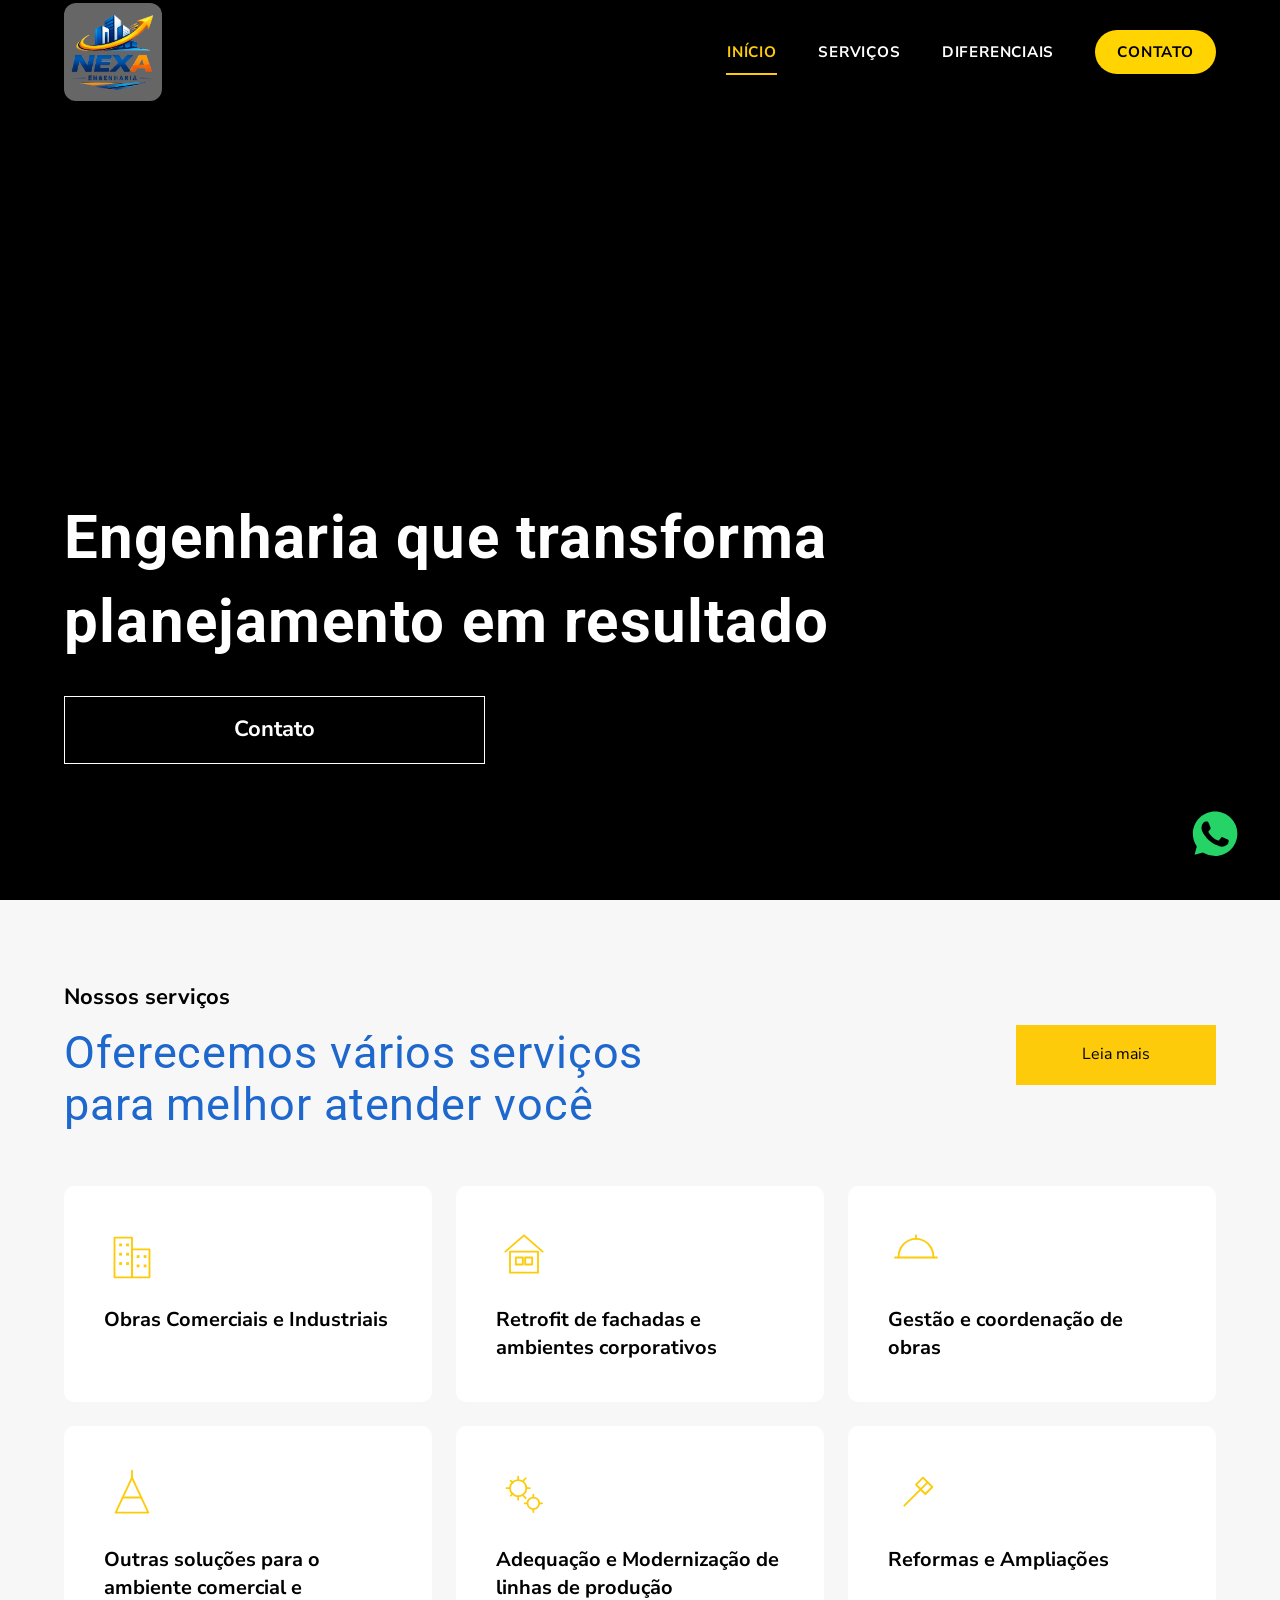
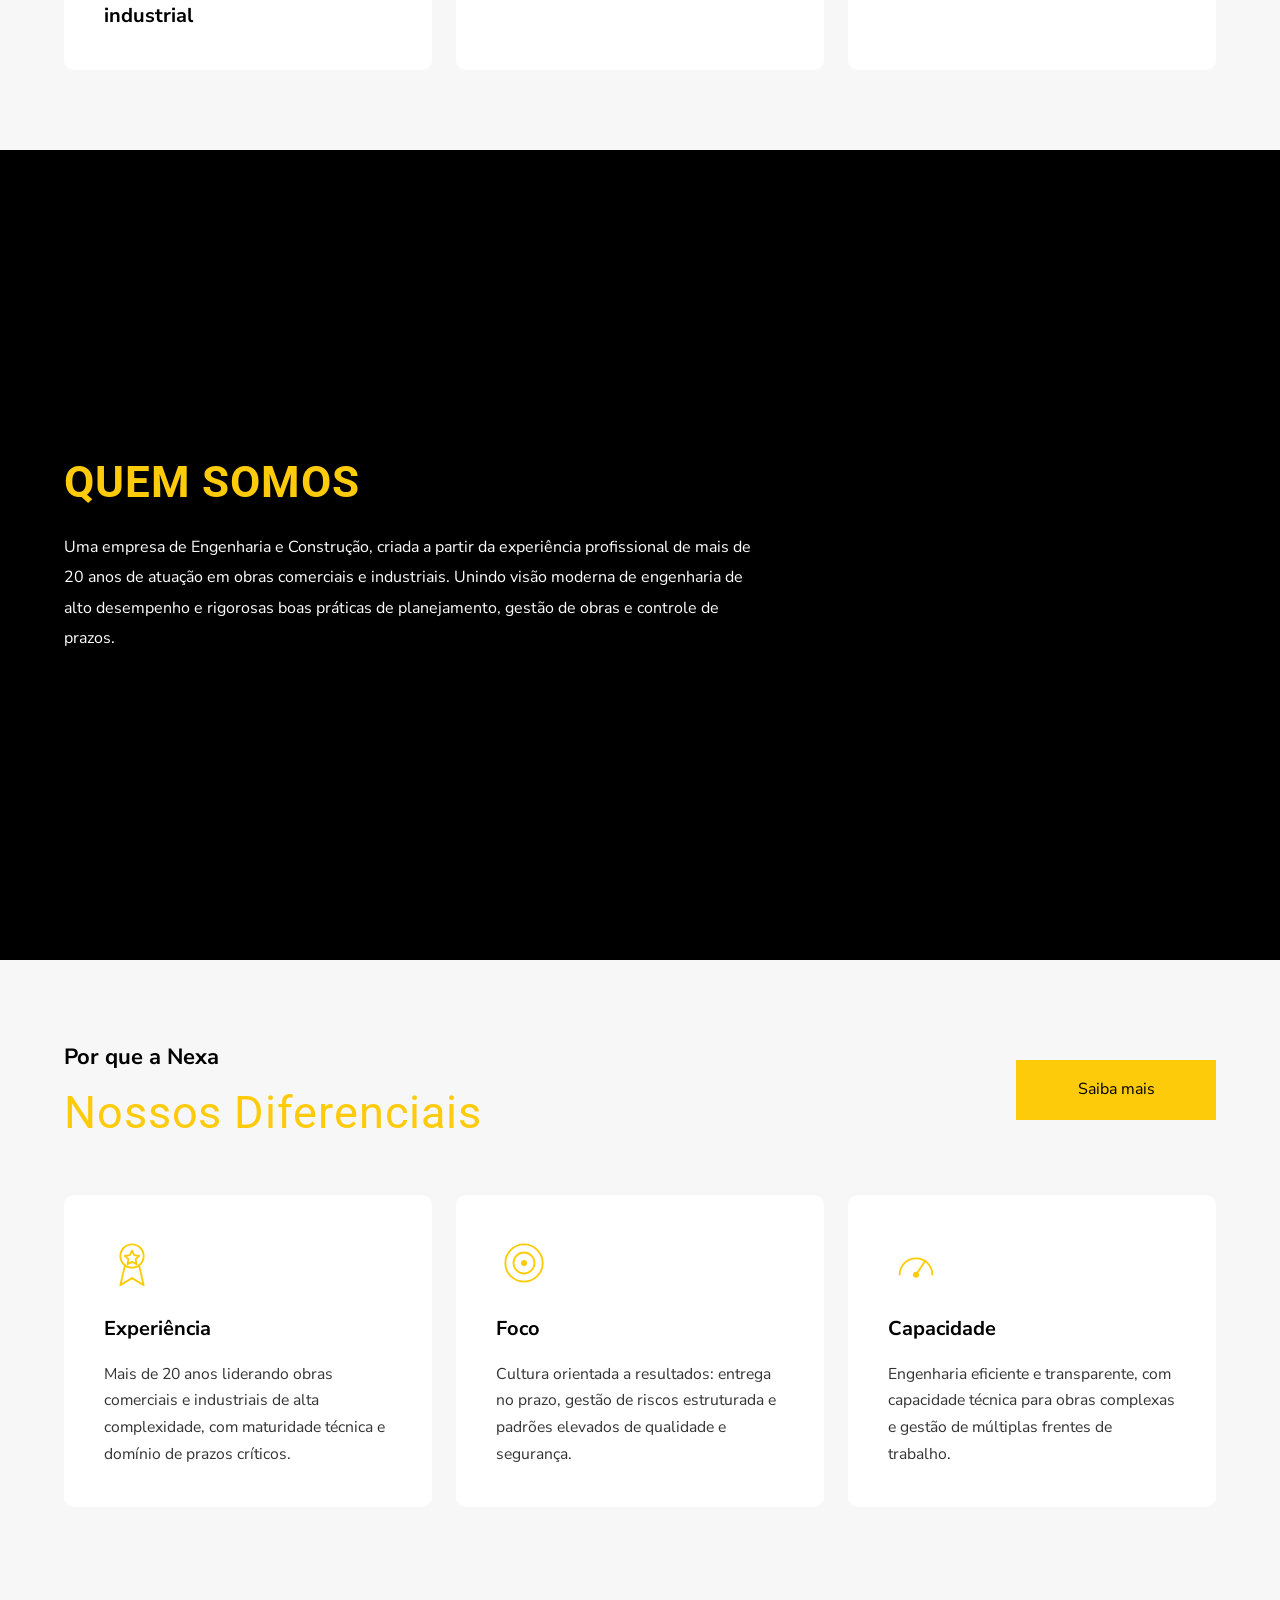
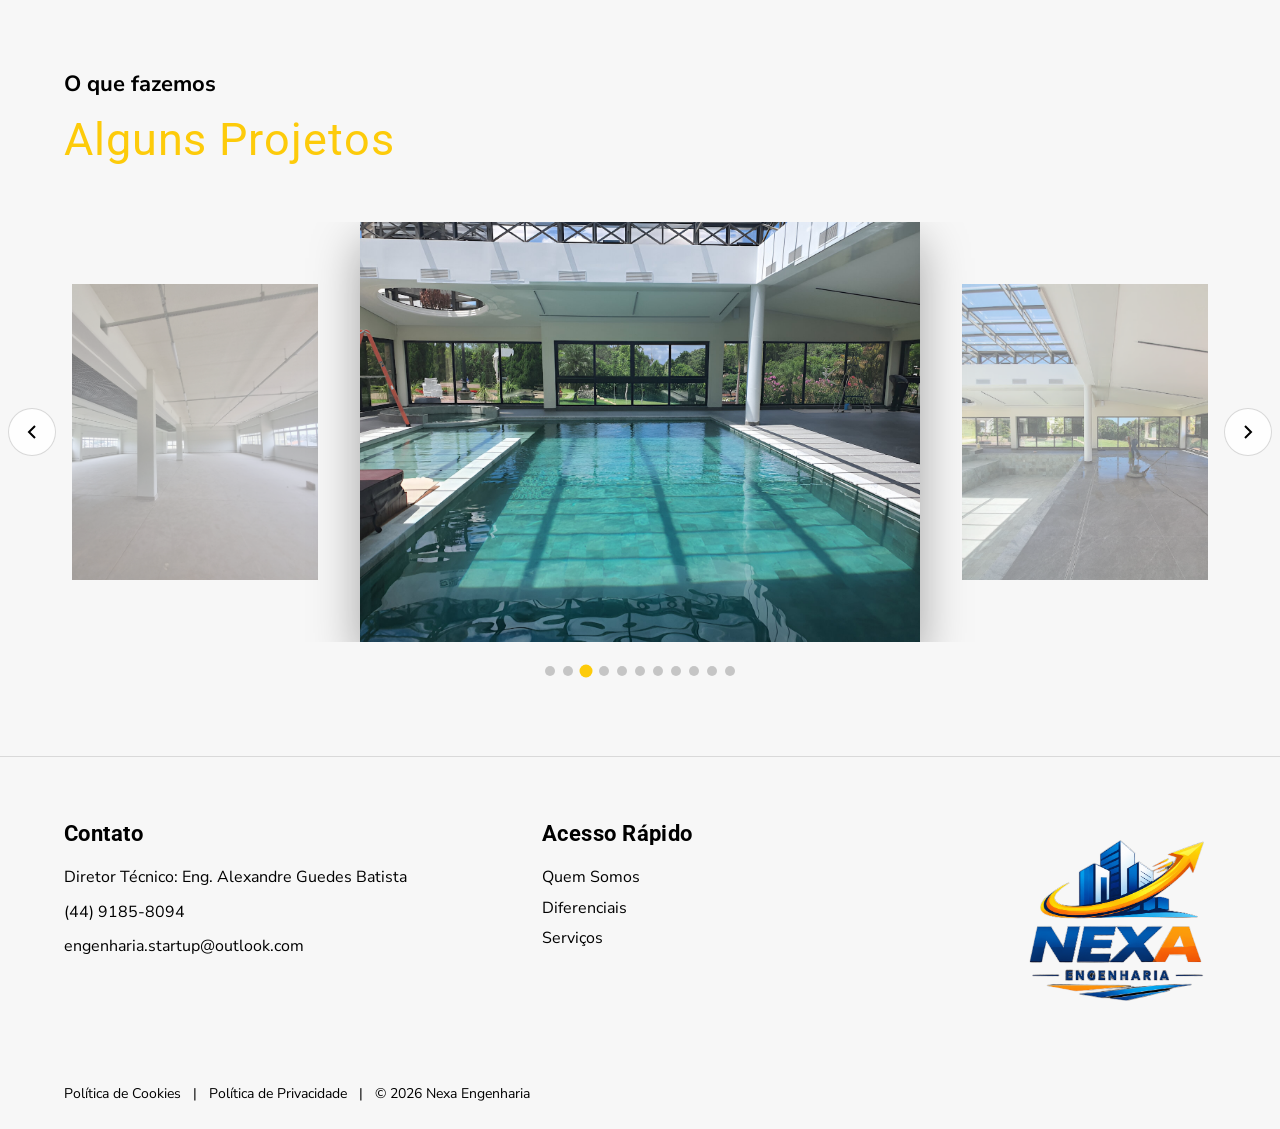
==== commit dccb18f7: "v2.2.2 Remove hero-bg.jpg (poster/fallback estático do hero). - Retira o <div class="hero-bg">, o at" ====
--- a/index.html
+++ b/index.html
@@ -53,8 +53,7 @@
        HERO
   ════════════════════════════════════════ -->
   <section class="hero-section" id="inicio">
-    <div class="hero-bg"></div>
-    <video class="hero-video" autoplay muted loop playsinline preload="auto" poster="assets/home/hero-bg.jpg">
+    <video class="hero-video" autoplay muted loop playsinline preload="auto">
       <source src="assets/video/hero.mp4" type="video/mp4">
     </video>
     <div class="hero-overlay"></div>
--- a/assets/css/style.css
+++ b/assets/css/style.css
@@ -329,17 +329,9 @@
   background: #000000;
 }
 
-.hero-bg {
-  position: absolute;
-  inset: 0;
-  background-image: url('../home/hero-bg.jpg');
-  background-size: cover;
-  background-position: center;
-}
-
-/* Vídeo de fundo do hero: fica por cima da imagem estática (que serve
-   de poster/fallback caso o vídeo não carregue) e é cortado como cover,
-   sem distorcer, igual a uma imagem de fundo comum. */
+/* Vídeo de fundo do hero: cortado como cover, sem distorcer, igual a uma
+   imagem de fundo comum. Enquanto o vídeo não carrega, aparece o fundo
+   preto da .hero-section como fallback. */
 .hero-video {
   position: absolute;
   inset: 0;
